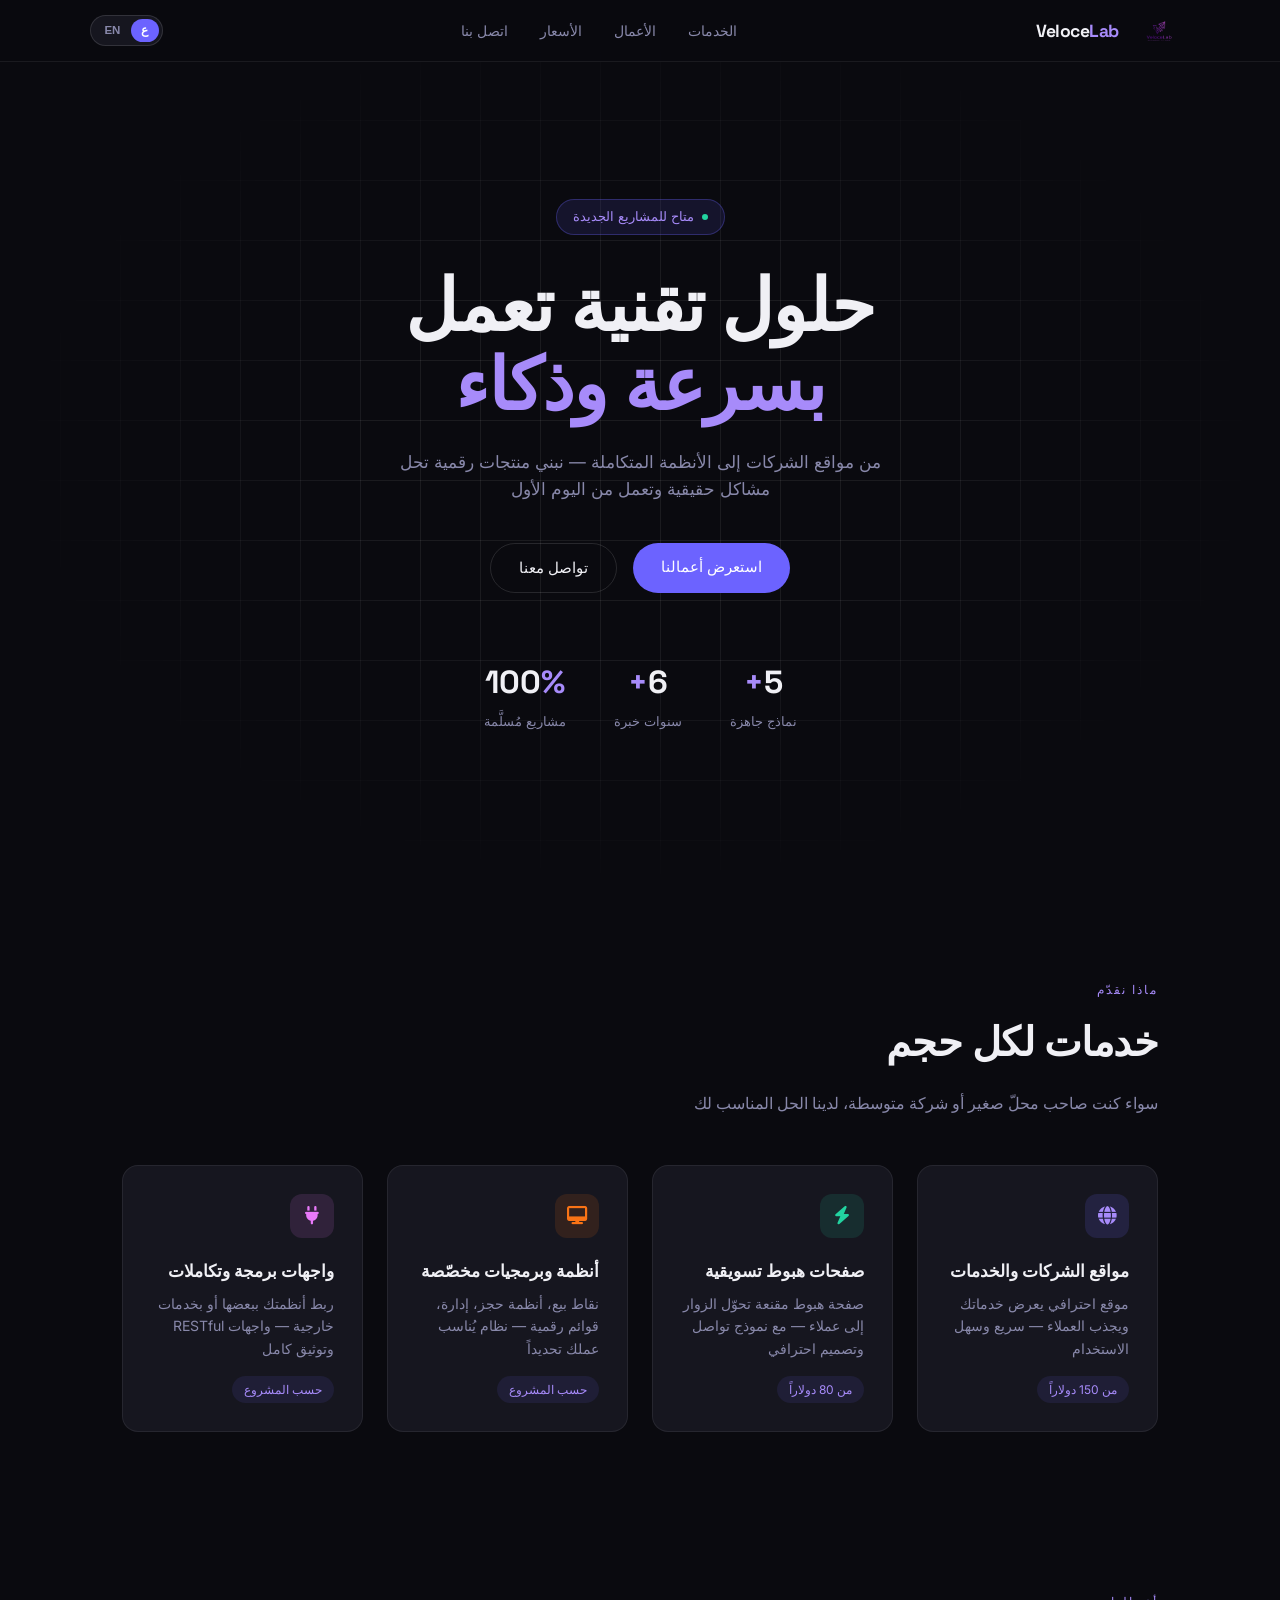
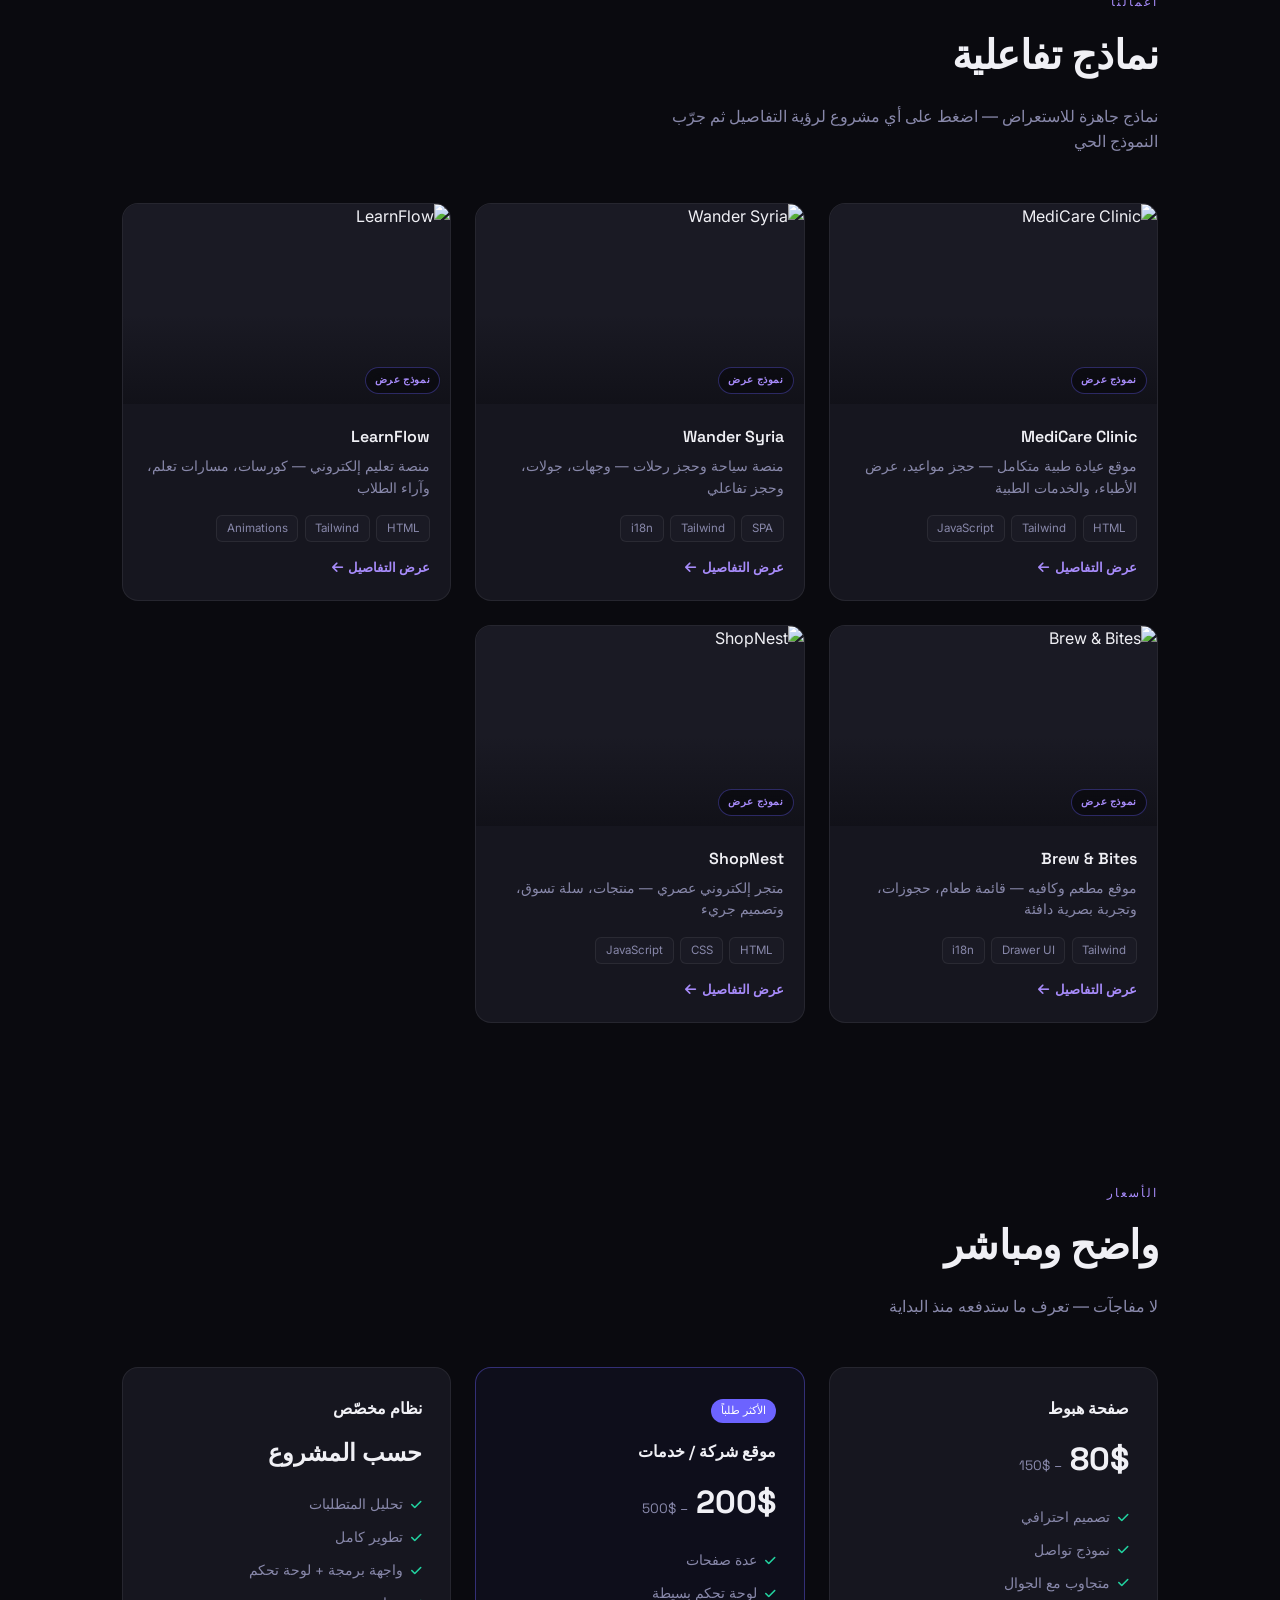
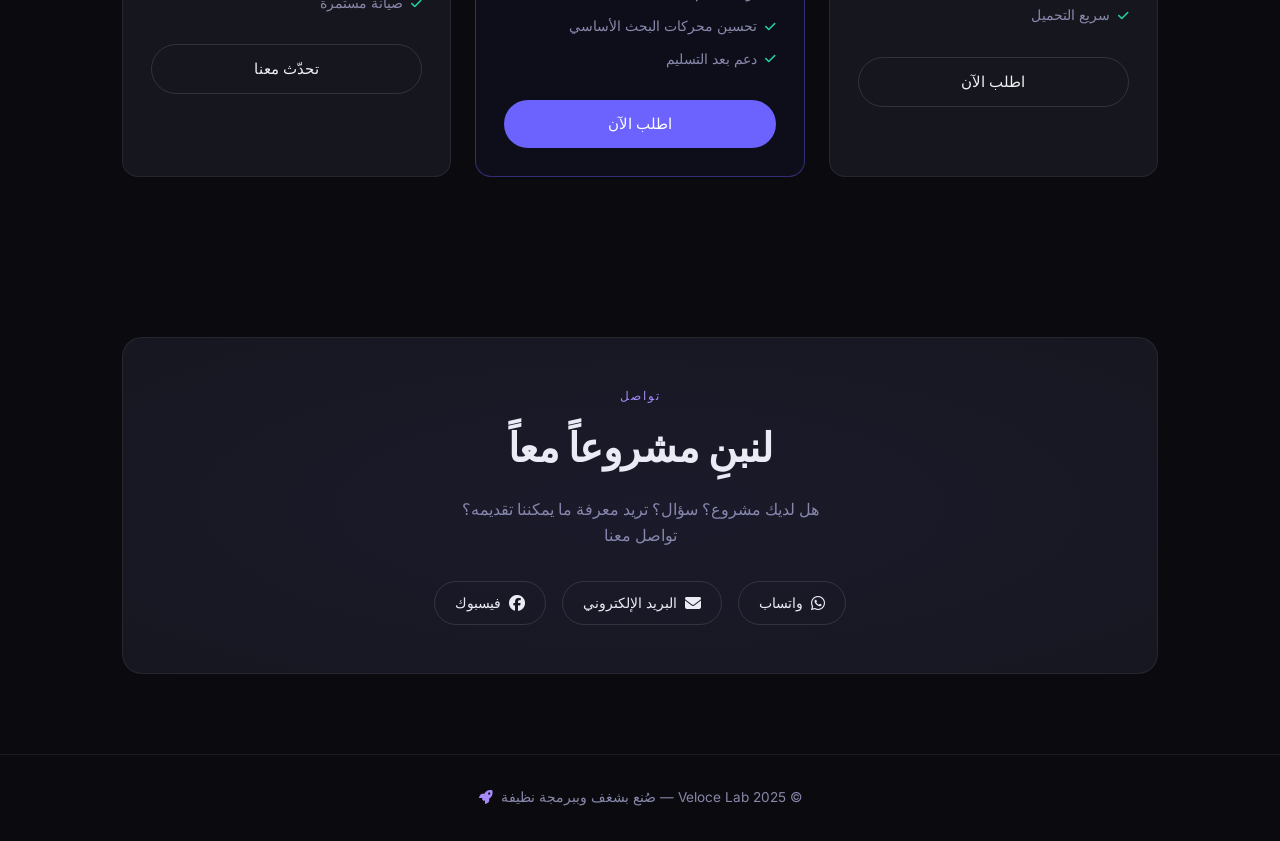
==== index.html @ bc4790b7 "upload files" ====
<!DOCTYPE html>
<html lang="ar" dir="rtl">
<head>
<meta charset="UTF-8">
<meta name="viewport" content="width=device-width, initial-scale=1.0">
<title>مختبر فيلوشي — حلول تقنية تعمل بسرعة وذكاء</title>
<meta name="description" content="Veloce Lab — معرض أعمال يضم نماذج تفاعلية لمواقع عيادات، سياحة، تعليم، مطاعم، ومتاجر إلكترونية.">
<meta property="og:title" content="Veloce Lab — Portfolio">
<meta property="og:description" content="نماذج تفاعلية جاهزة للاستعراض — مواقع وأنظمة ويب احترافية">
<meta property="og:image" content="logo.png">
<link rel="icon" href="logo.png" type="image/png">
<link rel="preconnect" href="https://fonts.googleapis.com">
<link href="https://fonts.googleapis.com/css2?family=Inter:wght@300;400;500;600&family=Space+Grotesk:wght@400;500;600;700&display=swap" rel="stylesheet">
<link rel="stylesheet" href="https://cdnjs.cloudflare.com/ajax/libs/font-awesome/6.5.1/css/all.min.css">
<style>
*{margin:0;padding:0;box-sizing:border-box}
:root{
  --bg:#0a0a0f;
  --bg2:#111118;
  --bg3:#1a1a24;
  --surface:#16161f;
  --border:rgba(255,255,255,0.07);
  --border2:rgba(255,255,255,0.12);
  --text:#f0f0f5;
  --muted:#8888aa;
  --accent:#6c63ff;
  --accent2:#a78bfa;
  --green:#22d3a0;
  --orange:#f97316;
  --pink:#e879f9;
}
html{scroll-behavior:smooth}
body{background:var(--bg);color:var(--text);font-family:'Inter',sans-serif;line-height:1.6;overflow-x:hidden}

/* NAV */
nav{position:fixed;top:0;left:0;right:0;z-index:100;padding:0.85rem 1.25rem;background:rgba(10,10,15,0.88);backdrop-filter:blur(20px);border-bottom:0.5px solid var(--border)}
.nav-inner{max-width:1100px;margin:0 auto;display:flex;align-items:center;justify-content:space-between;gap:1.5rem}
.logo-text{font-family:'Space Grotesk',sans-serif;font-size:1.1rem;font-weight:700;letter-spacing:-0.5px}
.logo-text span{color:var(--accent2)}
.logo-link{display:flex;align-items:center;gap:0.55rem;text-decoration:none;color:inherit;flex-shrink:0;z-index:102}
.logo-img{height:34px;width:auto;display:block}
.nav-menu{display:flex;align-items:center;flex:1;justify-content:center}
.nav-actions{display:flex;align-items:center;gap:0.65rem;z-index:102;flex-shrink:0}
.lang-toggle{display:inline-flex;align-items:center;gap:0;border:0.5px solid var(--border2);border-radius:999px;padding:3px;background:var(--surface);cursor:pointer;font-family:inherit}
.lang-opt{padding:0.35rem 0.65rem;border-radius:999px;font-size:0.72rem;font-weight:600;color:var(--muted);background:transparent;border:none;cursor:pointer;transition:all 0.25s;line-height:1}
.lang-opt.active{background:var(--accent);color:#fff}
.menu-toggle{display:none;flex-direction:column;justify-content:center;gap:5px;width:40px;height:40px;border:0.5px solid var(--border2);border-radius:12px;background:var(--surface);cursor:pointer;padding:0;transition:border-color 0.2s}
.menu-toggle:hover{border-color:var(--accent2)}
.menu-toggle .bar{display:block;width:18px;height:2px;background:var(--text);border-radius:2px;margin:0 auto;transition:all 0.3s ease}
.menu-toggle.open .bar:nth-child(1){transform:translateY(7px) rotate(45deg)}
.menu-toggle.open .bar:nth-child(2){opacity:0;transform:scaleX(0)}
.menu-toggle.open .bar:nth-child(3){transform:translateY(-7px) rotate(-45deg)}
.nav-links{display:flex;gap:2rem;list-style:none;align-items:center}
.nav-links a{color:var(--muted);text-decoration:none;font-size:0.9rem;transition:color 0.2s;white-space:nowrap}
.nav-links a:hover{color:var(--text)}
.nav-overlay{display:none;position:fixed;inset:0;background:rgba(0,0,0,0.5);backdrop-filter:blur(4px);z-index:99;opacity:0;transition:opacity 0.3s;pointer-events:none}
.nav-overlay.visible{opacity:1;pointer-events:auto}
body.menu-open{overflow:hidden}

@media(max-width:768px){
  nav{padding:0.75rem 1rem}
  .nav-inner{gap:0.75rem}
  .nav-menu{position:fixed;inset-inline:0;top:0;padding-top:4.5rem;padding-bottom:1.5rem;background:rgba(10,10,15,0.97);backdrop-filter:blur(24px);border-bottom:0.5px solid var(--border);transform:translateY(-110%);opacity:0;visibility:hidden;transition:transform 0.35s cubic-bezier(0.4,0,0.2,1),opacity 0.3s,visibility 0.3s;z-index:101;justify-content:center;flex:none}
  .nav-menu.open{transform:translateY(0);opacity:1;visibility:visible}
  .nav-links{flex-direction:column;gap:0;width:100%;max-width:320px;padding:0 1.5rem}
  .nav-links li{width:100%;border-bottom:0.5px solid var(--border)}
  .nav-links li:last-child{border-bottom:none}
  .nav-links a{display:block;padding:1rem 0.25rem;font-size:1.05rem;font-weight:500}
  .nav-overlay{display:block}
  .menu-toggle{display:flex}
}

/* HERO */
.hero{min-height:100vh;display:flex;flex-direction:column;align-items:center;justify-content:center;text-align:center;padding:6rem 2rem 4rem;position:relative;overflow:hidden}
.hero-tag{display:inline-flex;align-items:center;gap:0.5rem;background:rgba(108,99,255,0.12);border:0.5px solid rgba(108,99,255,0.3);border-radius:999px;padding:0.4rem 1rem;font-size:0.8rem;color:var(--accent2);margin-bottom:2rem;animation:fadeUp 0.8s ease both}
.dot{width:6px;height:6px;border-radius:50%;background:var(--green);animation:pulse 2s infinite;display:inline-block}
.hero h1{font-family:'Space Grotesk',sans-serif;font-size:clamp(2.5rem,6vw,4.5rem);font-weight:700;line-height:1.1;letter-spacing:-1px;animation:fadeUp 0.8s 0.1s ease both}
.hero h1 .line2{color:var(--accent2)}
.hero p{max-width:520px;color:var(--muted);font-size:1.05rem;margin:1.5rem auto 2.5rem;animation:fadeUp 0.8s 0.2s ease both}
.cta-group{display:flex;gap:1rem;justify-content:center;flex-wrap:wrap;animation:fadeUp 0.8s 0.3s ease both}
.btn-primary{background:var(--accent);color:#fff;padding:0.75rem 1.75rem;border-radius:999px;text-decoration:none;font-weight:500;font-size:0.95rem;transition:all 0.2s;border:none;cursor:pointer;display:inline-block}
.btn-primary:hover{background:var(--accent2);transform:translateY(-2px)}
.btn-ghost{background:transparent;color:var(--text);padding:0.75rem 1.75rem;border-radius:999px;text-decoration:none;font-weight:400;font-size:0.95rem;border:0.5px solid var(--border2);transition:all 0.2s;cursor:pointer;display:inline-block}
.btn-ghost:hover{border-color:var(--accent2);color:var(--accent2)}

/* GRID BG */
.grid-bg{position:absolute;inset:0;background-image:linear-gradient(var(--border) 1px,transparent 1px),linear-gradient(90deg,var(--border) 1px,transparent 1px);background-size:60px 60px;-webkit-mask-image:radial-gradient(ellipse at center,black 30%,transparent 70%);mask-image:radial-gradient(ellipse at center,black 30%,transparent 70%);pointer-events:none}

/* STATS */
.stats{display:flex;gap:3rem;justify-content:center;margin-top:4rem;animation:fadeUp 0.8s 0.4s ease both;flex-wrap:wrap}
.stat{text-align:center}
.stat-num{font-family:'Space Grotesk',sans-serif;font-size:2rem;font-weight:700;color:var(--text)}
.stat-num span{color:var(--accent2)}
.stat-label{font-size:0.8rem;color:var(--muted);margin-top:0.25rem}

/* SECTIONS */
section{padding:5rem 2rem;max-width:1100px;margin:0 auto}
.section-tag{font-size:0.75rem;color:var(--accent2);text-transform:uppercase;letter-spacing:2px;margin-bottom:0.75rem;font-weight:500}
.section-title{font-family:'Space Grotesk',sans-serif;font-size:clamp(1.8rem,4vw,2.5rem);font-weight:700;letter-spacing:-0.5px;margin-bottom:1rem}
.section-sub{color:var(--muted);max-width:500px;margin-bottom:3rem}

/* SERVICES */
.services-grid{display:grid;grid-template-columns:repeat(auto-fit,minmax(240px,1fr));gap:1.5rem}
.service-card{background:var(--surface);border:0.5px solid var(--border);border-radius:16px;padding:1.75rem;transition:all 0.3s;cursor:default;position:relative;overflow:hidden}
.service-card::before{content:'';position:absolute;inset:0;background:radial-gradient(circle at top right,rgba(108,99,255,0.06),transparent 60%);opacity:0;transition:opacity 0.3s}
.service-card:hover{border-color:var(--border2);transform:translateY(-4px)}
.service-card:hover::before{opacity:1}
.service-icon{width:44px;height:44px;border-radius:12px;display:flex;align-items:center;justify-content:center;margin-bottom:1.25rem;font-size:1.15rem}
.icon-purple{background:rgba(108,99,255,0.15);color:var(--accent2)}
.icon-green{background:rgba(34,211,160,0.12);color:var(--green)}
.icon-orange{background:rgba(249,115,22,0.12);color:var(--orange)}
.icon-pink{background:rgba(232,121,249,0.12);color:var(--pink)}
.service-card h3{font-family:'Space Grotesk',sans-serif;font-size:1.05rem;font-weight:600;margin-bottom:0.5rem}
.service-card p{font-size:0.88rem;color:var(--muted);line-height:1.6}
.service-tag{display:inline-block;margin-top:1rem;font-size:0.75rem;color:var(--accent2);background:rgba(108,99,255,0.1);border-radius:999px;padding:0.25rem 0.75rem}

/* PORTFOLIO */
.portfolio-grid{display:grid;grid-template-columns:repeat(auto-fit,minmax(300px,1fr));gap:1.5rem}
.project-card{background:var(--surface);border:0.5px solid var(--border);border-radius:16px;overflow:hidden;transition:all 0.3s;cursor:pointer;text-decoration:none;color:inherit;display:block}
.project-card:hover{border-color:var(--border2);transform:translateY(-4px)}
.demo-link{display:inline-flex;align-items:center;gap:0.35rem;margin-top:1rem;font-size:0.8rem;font-weight:600;color:var(--accent2);transition:gap 0.2s}
.project-card:hover .demo-link{gap:0.55rem}
html[dir="ltr"] .demo-link .fa-arrow-left{transform:scaleX(-1)}
.project-preview{height:200px;position:relative;overflow:hidden;background:var(--bg3)}
.preview-img{width:100%;height:100%;object-fit:cover;object-position:top center;transition:transform .45s ease}
.project-card:hover .preview-img{transform:scale(1.06)}
.preview-overlay{position:absolute;inset:0;background:linear-gradient(to top,rgba(10,10,15,.55),transparent 45%)}
.demo-badge-card{position:absolute;bottom:10px;inset-inline-start:10px;font-size:.65rem;font-weight:700;text-transform:uppercase;letter-spacing:.06em;padding:4px 9px;border-radius:999px;background:rgba(10,10,15,.75);border:0.5px solid rgba(108,99,255,.35);color:var(--accent2);backdrop-filter:blur(6px)}
.project-info{padding:1.25rem}
.project-info h3{font-family:'Space Grotesk',sans-serif;font-size:1rem;font-weight:600;margin-bottom:0.4rem}
.project-info p{font-size:0.85rem;color:var(--muted);margin-bottom:1rem}
.tech-tags{display:flex;flex-wrap:wrap;gap:0.4rem}
.tech-tag{font-size:0.72rem;background:var(--bg3);border:0.5px solid var(--border);border-radius:6px;padding:0.2rem 0.6rem;color:var(--muted)}

/* PRICING */
.pricing-grid{display:grid;grid-template-columns:repeat(auto-fit,minmax(240px,1fr));gap:1.5rem}
.price-card{background:var(--surface);border:0.5px solid var(--border);border-radius:16px;padding:1.75rem;transition:all 0.3s}
.price-card.featured{border-color:rgba(108,99,255,0.4);background:rgba(108,99,255,0.05)}
.price-badge{display:inline-block;background:var(--accent);color:#fff;font-size:0.7rem;padding:0.2rem 0.6rem;border-radius:999px;margin-bottom:1rem}
.price-name{font-family:'Space Grotesk',sans-serif;font-size:1rem;font-weight:600;margin-bottom:0.5rem}
.price-amount{font-family:'Space Grotesk',sans-serif;font-size:2rem;font-weight:700;margin:0.75rem 0}
.price-amount small{font-size:0.85rem;color:var(--muted);font-weight:400}
.price-features{list-style:none;margin:1rem 0 1.5rem}
.price-features li{font-size:0.85rem;color:var(--muted);padding:0.35rem 0;display:flex;align-items:center;gap:0.5rem}
.check{color:var(--green);font-size:0.75rem}

/* CONTACT */
.contact-wrap{background:var(--surface);border:0.5px solid var(--border);border-radius:20px;padding:3rem;text-align:center;position:relative;overflow:hidden}
.contact-wrap::before{content:'';position:absolute;top:-50%;left:-50%;width:200%;height:200%;background:radial-gradient(ellipse at center,rgba(108,99,255,0.05),transparent 60%);pointer-events:none}
.contact-links{display:flex;gap:1rem;justify-content:center;flex-wrap:wrap;margin-top:2rem}
.contact-link{display:flex;align-items:center;gap:0.5rem;padding:0.6rem 1.25rem;border:0.5px solid var(--border2);border-radius:999px;text-decoration:none;color:var(--text);font-size:0.9rem;transition:all 0.2s}
.contact-link:hover{border-color:var(--accent2);color:var(--accent2)}
.contact-link i{font-size:1rem}

/* FOOTER */
footer{border-top:0.5px solid var(--border);padding:2rem;text-align:center;color:var(--muted);font-size:0.85rem}
footer i{color:var(--accent2);margin-inline-start:0.25rem}

@media(prefers-reduced-motion:reduce){
  html{scroll-behavior:auto}
  .preview-img,.project-card:hover .preview-img,.btn-primary:hover,.btn-ghost:hover,.service-card:hover,.project-card:hover{transform:none;transition:none}
  .dot{animation:none}
}

/* ANIMATIONS */
@keyframes fadeUp{from{opacity:0;transform:translateY(24px)}to{opacity:1;transform:translateY(0)}}
@keyframes pulse{0%,100%{opacity:1;transform:scale(1)}50%{opacity:0.5;transform:scale(0.8)}}
@keyframes widthPulse{from{opacity:0.5}to{opacity:1}}
@keyframes float{0%,100%{transform:translateY(0)}50%{transform:translateY(-8px)}}

/* SCROLL REVEAL */
.reveal{opacity:0;transform:translateY(30px);transition:all 0.7s ease}
.reveal.visible{opacity:1;transform:translateY(0)}
</style>
</head>
<body>

<!-- NAV -->
<div class="nav-overlay" id="navOverlay"></div>
<nav>
  <div class="nav-inner">
    <a href="#" class="logo-link">
      <img src="logo.png" alt="Veloce Lab" class="logo-img">
      <span class="logo-text">Veloce<span>Lab</span></span>
    </a>
    <div class="nav-menu" id="navMenu">
      <ul class="nav-links">
        <li><a href="#services" data-i18n="nav.services">الخدمات</a></li>
        <li><a href="#portfolio" data-i18n="nav.portfolio">الأعمال</a></li>
        <li><a href="#pricing" data-i18n="nav.pricing">الأسعار</a></li>
        <li><a href="#contact" data-i18n="nav.contact">اتصل بنا</a></li>
      </ul>
    </div>
    <div class="nav-actions">
      <div class="lang-toggle" role="group" aria-label="Language">
        <button class="lang-opt active" data-lang="ar" type="button">ع</button>
        <button class="lang-opt" data-lang="en" type="button">EN</button>
      </div>
      <button class="menu-toggle" id="menuToggle" type="button" aria-label="القائمة" aria-expanded="false">
        <span class="bar"></span>
        <span class="bar"></span>
        <span class="bar"></span>
      </button>
    </div>
  </div>
</nav>

<!-- HERO -->
<div class="hero">
  <div class="grid-bg"></div>
  <div class="hero-tag"><span class="dot"></span> <span data-i18n="hero.tag">متاح للمشاريع الجديدة</span></div>
  <h1 data-i18n-html="hero.title">حلول تقنية تعمل<br><span class="line2">بسرعة وذكاء</span></h1>
  <p data-i18n="hero.subtitle">من مواقع الشركات إلى الأنظمة المتكاملة — نبني منتجات رقمية تحل مشاكل حقيقية وتعمل من اليوم الأول</p>
  <div class="cta-group">
    <a href="#portfolio" class="btn-primary" data-i18n="hero.cta1">استعرض أعمالنا</a>
    <a href="#contact" class="btn-ghost" data-i18n="hero.cta2">تواصل معنا</a>
  </div>
  <div class="stats">
    <div class="stat"><div class="stat-num">5<span>+</span></div><div class="stat-label" data-i18n="stats.systems">نماذج جاهزة</div></div>
    <div class="stat"><div class="stat-num">6<span>+</span></div><div class="stat-label" data-i18n="stats.experience">سنوات خبرة</div></div>
    <div class="stat"><div class="stat-num">100<span>%</span></div><div class="stat-label" data-i18n="stats.delivered">مشاريع مُسلَّمة</div></div>
  </div>
</div>

<!-- SERVICES -->
<section id="services">
  <div class="reveal">
    <div class="section-tag" data-i18n="services.tag">ماذا نقدّم</div>
    <h2 class="section-title" data-i18n="services.title">خدمات لكل حجم</h2>
    <p class="section-sub" data-i18n="services.sub">سواء كنت صاحب محلّ صغير أو شركة متوسطة، لدينا الحل المناسب لك</p>
  </div>
  <div class="services-grid reveal">
    <div class="service-card">
      <div class="service-icon icon-purple"><i class="fa-solid fa-globe"></i></div>
      <h3 data-i18n="services.s1.title">مواقع الشركات والخدمات</h3>
      <p data-i18n="services.s1.desc">موقع احترافي يعرض خدماتك ويجذب العملاء — سريع وسهل الاستخدام</p>
      <span class="service-tag" data-i18n="services.s1.price">من 150 دولاراً</span>
    </div>
    <div class="service-card">
      <div class="service-icon icon-green"><i class="fa-solid fa-bolt"></i></div>
      <h3 data-i18n="services.s2.title">صفحات هبوط تسويقية</h3>
      <p data-i18n="services.s2.desc">صفحة هبوط مقنعة تحوّل الزوار إلى عملاء — مع نموذج تواصل وتصميم احترافي</p>
      <span class="service-tag" data-i18n="services.s2.price">من 80 دولاراً</span>
    </div>
    <div class="service-card">
      <div class="service-icon icon-orange"><i class="fa-solid fa-desktop"></i></div>
      <h3 data-i18n="services.s3.title">أنظمة وبرمجيات مخصّصة</h3>
      <p data-i18n="services.s3.desc">نقاط بيع، أنظمة حجز، إدارة، قوائم رقمية — نظام يُناسب عملك تحديداً</p>
      <span class="service-tag" data-i18n="services.s3.price">حسب المشروع</span>
    </div>
    <div class="service-card">
      <div class="service-icon icon-pink"><i class="fa-solid fa-plug"></i></div>
      <h3 data-i18n="services.s4.title">واجهات برمجة وتكاملات</h3>
      <p data-i18n="services.s4.desc">ربط أنظمتك ببعضها أو بخدمات خارجية — واجهات RESTful وتوثيق كامل</p>
      <span class="service-tag" data-i18n="services.s4.price">حسب المشروع</span>
    </div>
  </div>
</section>

<!-- PORTFOLIO -->
<section id="portfolio">
  <div class="reveal">
    <div class="section-tag" data-i18n="portfolio.tag">أعمالنا</div>
    <h2 class="section-title" data-i18n="portfolio.title">نماذج تفاعلية</h2>
    <p class="section-sub" data-i18n="portfolio.sub">نماذج جاهزة للاستعراض — اضغط على أي مشروع لرؤية التفاصيل ثم جرّب النموذج الحي</p>
  </div>
  <div class="portfolio-grid reveal">

    <a href="projects/clinic.html" class="project-card">
      <div class="project-preview">
        <img src="assets/clinic.png" alt="MediCare Clinic" class="preview-img" loading="lazy">
        <div class="preview-overlay"></div>
        <span class="demo-badge-card" data-i18n="projects.badge">نموذج عرض</span>
      </div>
      <div class="project-info">
        <h3 data-i18n="projects.p1.title">MediCare Clinic</h3>
        <p data-i18n="projects.p1.desc">موقع عيادة طبية متكامل — حجز مواعيد، عرض الأطباء، والخدمات الطبية</p>
        <div class="tech-tags">
          <span class="tech-tag">HTML</span>
          <span class="tech-tag">Tailwind</span>
          <span class="tech-tag">JavaScript</span>
        </div>
        <span class="demo-link"><span data-i18n="projects.demo">عرض التفاصيل</span> <i class="fa-solid fa-arrow-left"></i></span>
      </div>
    </a>

    <a href="projects/travil.html" class="project-card">
      <div class="project-preview">
        <img src="assets/travel.png" alt="Wander Syria" class="preview-img" loading="lazy">
        <div class="preview-overlay"></div>
        <span class="demo-badge-card" data-i18n="projects.badge">نموذج عرض</span>
      </div>
      <div class="project-info">
        <h3 data-i18n="projects.p2.title">Wander Syria</h3>
        <p data-i18n="projects.p2.desc">منصة سياحة وحجز رحلات — وجهات، جولات، وحجز تفاعلي</p>
        <div class="tech-tags">
          <span class="tech-tag">SPA</span>
          <span class="tech-tag">Tailwind</span>
          <span class="tech-tag">i18n</span>
        </div>
        <span class="demo-link"><span data-i18n="projects.demo">عرض التفاصيل</span> <i class="fa-solid fa-arrow-left"></i></span>
      </div>
    </a>

    <a href="projects/educational.html" class="project-card">
      <div class="project-preview">
        <img src="assets/educational.png" alt="LearnFlow" class="preview-img" loading="lazy">
        <div class="preview-overlay"></div>
        <span class="demo-badge-card" data-i18n="projects.badge">نموذج عرض</span>
      </div>
      <div class="project-info">
        <h3 data-i18n="projects.p3.title">LearnFlow</h3>
        <p data-i18n="projects.p3.desc">منصة تعليم إلكتروني — كورسات، مسارات تعلم، وآراء الطلاب</p>
        <div class="tech-tags">
          <span class="tech-tag">HTML</span>
          <span class="tech-tag">Tailwind</span>
          <span class="tech-tag">Animations</span>
        </div>
        <span class="demo-link"><span data-i18n="projects.demo">عرض التفاصيل</span> <i class="fa-solid fa-arrow-left"></i></span>
      </div>
    </a>

    <a href="projects/brew-bites.html" class="project-card">
      <div class="project-preview">
        <img src="assets/Brew%20%26%20Bites.png" alt="Brew &amp; Bites" class="preview-img" loading="lazy">
        <div class="preview-overlay"></div>
        <span class="demo-badge-card" data-i18n="projects.badge">نموذج عرض</span>
      </div>
      <div class="project-info">
        <h3 data-i18n="projects.p4.title">Brew &amp; Bites</h3>
        <p data-i18n="projects.p4.desc">موقع مطعم وكافيه — قائمة طعام، حجوزات، وتجربة بصرية دافئة</p>
        <div class="tech-tags">
          <span class="tech-tag">Tailwind</span>
          <span class="tech-tag">Drawer UI</span>
          <span class="tech-tag">i18n</span>
        </div>
        <span class="demo-link"><span data-i18n="projects.demo">عرض التفاصيل</span> <i class="fa-solid fa-arrow-left"></i></span>
      </div>
    </a>

    <a href="projects/shopnest.html" class="project-card">
      <div class="project-preview">
        <img src="assets/store.png" alt="ShopNest" class="preview-img" loading="lazy">
        <div class="preview-overlay"></div>
        <span class="demo-badge-card" data-i18n="projects.badge">نموذج عرض</span>
      </div>
      <div class="project-info">
        <h3 data-i18n="projects.p5.title">ShopNest</h3>
        <p data-i18n="projects.p5.desc">متجر إلكتروني عصري — منتجات، سلة تسوق، وتصميم جريء</p>
        <div class="tech-tags">
          <span class="tech-tag">HTML</span>
          <span class="tech-tag">CSS</span>
          <span class="tech-tag">JavaScript</span>
        </div>
        <span class="demo-link"><span data-i18n="projects.demo">عرض التفاصيل</span> <i class="fa-solid fa-arrow-left"></i></span>
      </div>
    </a>

  </div>
</section>

<!-- PRICING -->
<section id="pricing">
  <div class="reveal">
    <div class="section-tag" data-i18n="pricing.tag">الأسعار</div>
    <h2 class="section-title" data-i18n="pricing.title">واضح ومباشر</h2>
    <p class="section-sub" data-i18n="pricing.sub">لا مفاجآت — تعرف ما ستدفعه منذ البداية</p>
  </div>
  <div class="pricing-grid reveal">
    <div class="price-card">
      <div class="price-name" data-i18n="pricing.p1.name">صفحة هبوط</div>
      <div class="price-amount">80$ <small>– 150$</small></div>
      <ul class="price-features">
        <li><i class="fa-solid fa-check check"></i> <span data-i18n="pricing.p1.f1">تصميم احترافي</span></li>
        <li><i class="fa-solid fa-check check"></i> <span data-i18n="pricing.p1.f2">نموذج تواصل</span></li>
        <li><i class="fa-solid fa-check check"></i> <span data-i18n="pricing.p1.f3">متجاوب مع الجوال</span></li>
        <li><i class="fa-solid fa-check check"></i> <span data-i18n="pricing.p1.f4">سريع التحميل</span></li>
      </ul>
      <a href="#contact" class="btn-ghost" style="display:block;text-align:center" data-i18n="pricing.order">اطلب الآن</a>
    </div>
    <div class="price-card featured">
      <div class="price-badge" data-i18n="pricing.popular">الأكثر طلباً</div>
      <div class="price-name" data-i18n="pricing.p2.name">موقع شركة / خدمات</div>
      <div class="price-amount">200$ <small>– 500$</small></div>
      <ul class="price-features">
        <li><i class="fa-solid fa-check check"></i> <span data-i18n="pricing.p2.f1">عدة صفحات</span></li>
        <li><i class="fa-solid fa-check check"></i> <span data-i18n="pricing.p2.f2">لوحة تحكم بسيطة</span></li>
        <li><i class="fa-solid fa-check check"></i> <span data-i18n="pricing.p2.f3">تحسين محركات البحث الأساسي</span></li>
        <li><i class="fa-solid fa-check check"></i> <span data-i18n="pricing.p2.f4">دعم بعد التسليم</span></li>
      </ul>
      <a href="#contact" class="btn-primary" style="display:block;text-align:center" data-i18n="pricing.order">اطلب الآن</a>
    </div>
    <div class="price-card">
      <div class="price-name" data-i18n="pricing.p3.name">نظام مخصّص</div>
      <div class="price-amount" style="font-size:1.5rem" data-i18n="pricing.p3.price">حسب المشروع</div>
      <ul class="price-features">
        <li><i class="fa-solid fa-check check"></i> <span data-i18n="pricing.p3.f1">تحليل المتطلبات</span></li>
        <li><i class="fa-solid fa-check check"></i> <span data-i18n="pricing.p3.f2">تطوير كامل</span></li>
        <li><i class="fa-solid fa-check check"></i> <span data-i18n="pricing.p3.f3">واجهة برمجة + لوحة تحكم</span></li>
        <li><i class="fa-solid fa-check check"></i> <span data-i18n="pricing.p3.f4">صيانة مستمرة</span></li>
      </ul>
      <a href="#contact" class="btn-ghost" style="display:block;text-align:center" data-i18n="pricing.talk">تحدّث معنا</a>
    </div>
  </div>
</section>

<!-- CONTACT -->
<section id="contact">
  <div class="contact-wrap reveal">
    <div class="section-tag" style="text-align:center" data-i18n="contact.tag">تواصل</div>
    <h2 class="section-title" style="text-align:center" data-i18n="contact.title">لنبنِ مشروعاً معاً</h2>
    <p style="color:var(--muted);text-align:center;max-width:400px;margin:0 auto" data-i18n="contact.sub">هل لديك مشروع؟ سؤال؟ تريد معرفة ما يمكننا تقديمه؟ تواصل معنا</p>
    <div class="contact-links">
      <a href="https://wa.me/963xxxxxxxxx" class="contact-link"><i class="fa-brands fa-whatsapp"></i> <span data-i18n="contact.whatsapp">واتساب</span></a>
      <a href="mailto:hello@velocelab.com" class="contact-link"><i class="fa-solid fa-envelope"></i> <span data-i18n="contact.email">البريد الإلكتروني</span></a>
      <a href="#" class="contact-link"><i class="fa-brands fa-facebook"></i> <span data-i18n="contact.facebook">فيسبوك</span></a>
    </div>
  </div>
</section>

<footer>
  <p data-i18n-html="footer.text">© 2025 Veloce Lab — صُنع بشغف وببرمجة نظيفة <i class="fa-solid fa-rocket"></i></p>
</footer>

<script>
const i18n = {
  ar: {
    pageTitle: 'مختبر فيلوشي — حلول تقنية تعمل بسرعة وذكاء',
    menuLabel: 'القائمة',
    'nav.services': 'الخدمات',
    'nav.portfolio': 'الأعمال',
    'nav.pricing': 'الأسعار',
    'nav.contact': 'اتصل بنا',
    'hero.tag': 'متاح للمشاريع الجديدة',
    'hero.title': 'حلول تقنية تعمل<br><span class="line2">بسرعة وذكاء</span>',
    'hero.subtitle': 'من مواقع الشركات إلى الأنظمة المتكاملة — نبني منتجات رقمية تحل مشاكل حقيقية وتعمل من اليوم الأول',
    'hero.cta1': 'استعرض أعمالنا',
    'hero.cta2': 'تواصل معنا',
    'stats.systems': 'نماذج جاهزة',
    'stats.experience': 'سنوات خبرة',
    'stats.delivered': 'مشاريع مُسلَّمة',
    'services.tag': 'ماذا نقدّم',
    'services.title': 'خدمات لكل حجم',
    'services.sub': 'سواء كنت صاحب محلّ صغير أو شركة متوسطة، لدينا الحل المناسب لك',
    'services.s1.title': 'مواقع الشركات والخدمات',
    'services.s1.desc': 'موقع احترافي يعرض خدماتك ويجذب العملاء — سريع وسهل الاستخدام',
    'services.s1.price': 'من 150 دولاراً',
    'services.s2.title': 'صفحات هبوط تسويقية',
    'services.s2.desc': 'صفحة هبوط مقنعة تحوّل الزوار إلى عملاء — مع نموذج تواصل وتصميم احترافي',
    'services.s2.price': 'من 80 دولاراً',
    'services.s3.title': 'أنظمة وبرمجيات مخصّصة',
    'services.s3.desc': 'نقاط بيع، أنظمة حجز، إدارة، قوائم رقمية — نظام يُناسب عملك تحديداً',
    'services.s3.price': 'حسب المشروع',
    'services.s4.title': 'واجهات برمجة وتكاملات',
    'services.s4.desc': 'ربط أنظمتك ببعضها أو بخدمات خارجية — واجهات RESTful وتوثيق كامل',
    'services.s4.price': 'حسب المشروع',
    'portfolio.tag': 'أعمالنا',
    'portfolio.title': 'نماذج تفاعلية',
    'portfolio.sub': 'نماذج جاهزة للاستعراض — اضغط على أي مشروع لرؤية التفاصيل ثم جرّب النموذج الحي',
    'projects.badge': 'نموذج عرض',
    'projects.demo': 'عرض التفاصيل',
    'projects.p1.title': 'MediCare Clinic',
    'projects.p1.desc': 'موقع عيادة طبية متكامل — حجز مواعيد، عرض الأطباء، والخدمات الطبية',
    'projects.p2.title': 'Wander Syria',
    'projects.p2.desc': 'منصة سياحة وحجز رحلات — وجهات، جولات، وحجز تفاعلي',
    'projects.p3.title': 'LearnFlow',
    'projects.p3.desc': 'منصة تعليم إلكتروني — كورسات، مسارات تعلم، وآراء الطلاب',
    'projects.p4.title': 'Brew & Bites',
    'projects.p4.desc': 'موقع مطعم وكافيه — قائمة طعام، حجوزات، وتجربة بصرية دافئة',
    'projects.p5.title': 'ShopNest',
    'projects.p5.desc': 'متجر إلكتروني عصري — منتجات، سلة تسوق، وتصميم جريء',
    'pricing.tag': 'الأسعار',
    'pricing.title': 'واضح ومباشر',
    'pricing.sub': 'لا مفاجآت — تعرف ما ستدفعه منذ البداية',
    'pricing.p1.name': 'صفحة هبوط',
    'pricing.p1.f1': 'تصميم احترافي',
    'pricing.p1.f2': 'نموذج تواصل',
    'pricing.p1.f3': 'متجاوب مع الجوال',
    'pricing.p1.f4': 'سريع التحميل',
    'pricing.popular': 'الأكثر طلباً',
    'pricing.p2.name': 'موقع شركة / خدمات',
    'pricing.p2.f1': 'عدة صفحات',
    'pricing.p2.f2': 'لوحة تحكم بسيطة',
    'pricing.p2.f3': 'تحسين محركات البحث الأساسي',
    'pricing.p2.f4': 'دعم بعد التسليم',
    'pricing.p3.name': 'نظام مخصّص',
    'pricing.p3.price': 'حسب المشروع',
    'pricing.p3.f1': 'تحليل المتطلبات',
    'pricing.p3.f2': 'تطوير كامل',
    'pricing.p3.f3': 'واجهة برمجة + لوحة تحكم',
    'pricing.p3.f4': 'صيانة مستمرة',
    'pricing.order': 'اطلب الآن',
    'pricing.talk': 'تحدّث معنا',
    'contact.tag': 'تواصل',
    'contact.title': 'لنبنِ مشروعاً معاً',
    'contact.sub': 'هل لديك مشروع؟ سؤال؟ تريد معرفة ما يمكننا تقديمه؟ تواصل معنا',
    'contact.whatsapp': 'واتساب',
    'contact.email': 'البريد الإلكتروني',
    'contact.facebook': 'فيسبوك',
    'footer.text': '© 2025 Veloce Lab — صُنع بشغف وببرمجة نظيفة <i class="fa-solid fa-rocket"></i>'
  },
  en: {
    pageTitle: 'Veloce Lab — Fast, Smart Tech Solutions',
    menuLabel: 'Menu',
    'nav.services': 'Services',
    'nav.portfolio': 'Portfolio',
    'nav.pricing': 'Pricing',
    'nav.contact': 'Contact',
    'hero.tag': 'Available for new projects',
    'hero.title': 'Tech solutions that work<br><span class="line2">fast and smart</span>',
    'hero.subtitle': 'From corporate websites to integrated systems — we build digital products that solve real problems and work from day one',
    'hero.cta1': 'View our work',
    'hero.cta2': 'Get in touch',
    'stats.systems': 'Ready demos',
    'stats.experience': 'Years of experience',
    'stats.delivered': 'Projects delivered',
    'services.tag': 'What we offer',
    'services.title': 'Services for every scale',
    'services.sub': 'Whether you run a small shop or a mid-size company, we have the right solution for you',
    'services.s1.title': 'Corporate & service websites',
    'services.s1.desc': 'A professional site that showcases your services and attracts clients — fast and easy to use',
    'services.s1.price': 'From $150',
    'services.s2.title': 'Marketing landing pages',
    'services.s2.desc': 'A compelling landing page that turns visitors into customers — with a contact form and polished design',
    'services.s2.price': 'From $80',
    'services.s3.title': 'Custom systems & software',
    'services.s3.desc': 'POS, booking systems, management, digital menus — a system tailored to your business',
    'services.s3.price': 'Project-based',
    'services.s4.title': 'APIs & integrations',
    'services.s4.desc': 'Connect your systems together or with external services — RESTful APIs and full documentation',
    'services.s4.price': 'Project-based',
    'portfolio.tag': 'Our work',
    'portfolio.title': 'Interactive Demos',
    'portfolio.sub': 'Ready-to-explore demos — click any project for details, then try the live version',
    'projects.badge': 'Portfolio Demo',
    'projects.demo': 'View Details',
    'projects.p1.title': 'MediCare Clinic',
    'projects.p1.desc': 'Full medical clinic website — appointments, doctors, and healthcare services',
    'projects.p2.title': 'Wander Syria',
    'projects.p2.desc': 'Travel and booking platform — destinations, tours, and interactive booking',
    'projects.p3.title': 'LearnFlow',
    'projects.p3.desc': 'E-learning platform — courses, learning paths, and student testimonials',
    'projects.p4.title': 'Brew & Bites',
    'projects.p4.desc': 'Restaurant and café website — menu, reservations, and warm visual experience',
    'projects.p5.title': 'ShopNest',
    'projects.p5.desc': 'Modern e-commerce store — products, shopping cart, and bold design',
    'pricing.tag': 'Pricing',
    'pricing.title': 'Clear and straightforward',
    'pricing.sub': 'No surprises — you know what you pay from the start',
    'pricing.p1.name': 'Landing page',
    'pricing.p1.f1': 'Professional design',
    'pricing.p1.f2': 'Contact form',
    'pricing.p1.f3': 'Mobile responsive',
    'pricing.p1.f4': 'Fast loading',
    'pricing.popular': 'Most popular',
    'pricing.p2.name': 'Company / services website',
    'pricing.p2.f1': 'Multiple pages',
    'pricing.p2.f2': 'Simple admin panel',
    'pricing.p2.f3': 'Basic SEO',
    'pricing.p2.f4': 'Post-delivery support',
    'pricing.p3.name': 'Custom system',
    'pricing.p3.price': 'Project-based',
    'pricing.p3.f1': 'Requirements analysis',
    'pricing.p3.f2': 'Full development',
    'pricing.p3.f3': 'API + dashboard',
    'pricing.p3.f4': 'Ongoing maintenance',
    'pricing.order': 'Order now',
    'pricing.talk': 'Talk to us',
    'contact.tag': 'Contact',
    'contact.title': "Let's build something together",
    'contact.sub': 'Have a project? A question? Want to know what we can do? Get in touch',
    'contact.whatsapp': 'WhatsApp',
    'contact.email': 'Email',
    'contact.facebook': 'Facebook',
    'footer.text': '© 2025 Veloce Lab — Built with passion and clean code <i class="fa-solid fa-rocket"></i>'
  }
};

let currentLang = localStorage.getItem('veloce-lang') || 'ar';

function setLang(lang) {
  currentLang = lang;
  localStorage.setItem('veloce-lang', lang);
  const t = i18n[lang];
  document.documentElement.lang = lang;
  document.documentElement.dir = lang === 'ar' ? 'rtl' : 'ltr';
  document.title = t.pageTitle;
  document.querySelectorAll('[data-i18n]').forEach(el => {
    el.textContent = t[el.dataset.i18n];
  });
  document.querySelectorAll('[data-i18n-html]').forEach(el => {
    el.innerHTML = t[el.dataset.i18nHtml];
  });
  document.querySelectorAll('.lang-opt').forEach(btn => {
    btn.classList.toggle('active', btn.dataset.lang === lang);
  });
  document.getElementById('menuToggle').setAttribute('aria-label', t.menuLabel);
}

document.querySelectorAll('.lang-opt').forEach(btn => {
  btn.addEventListener('click', () => setLang(btn.dataset.lang));
});

const menuToggle = document.getElementById('menuToggle');
const navMenu = document.getElementById('navMenu');
const navOverlay = document.getElementById('navOverlay');

function closeMenu() {
  menuToggle.classList.remove('open');
  navMenu.classList.remove('open');
  navOverlay.classList.remove('visible');
  document.body.classList.remove('menu-open');
  menuToggle.setAttribute('aria-expanded', 'false');
}

function openMenu() {
  menuToggle.classList.add('open');
  navMenu.classList.add('open');
  navOverlay.classList.add('visible');
  document.body.classList.add('menu-open');
  menuToggle.setAttribute('aria-expanded', 'true');
}

menuToggle.addEventListener('click', () => {
  navMenu.classList.contains('open') ? closeMenu() : openMenu();
});
navOverlay.addEventListener('click', closeMenu);
navMenu.querySelectorAll('a').forEach(link => link.addEventListener('click', closeMenu));
window.addEventListener('resize', () => { if (window.innerWidth > 768) closeMenu(); });

const reveals = document.querySelectorAll('.reveal');
const observer = new IntersectionObserver((entries) => {
  entries.forEach((entry, i) => {
    if (entry.isIntersecting) {
      setTimeout(() => entry.target.classList.add('visible'), i * 100);
    }
  });
}, {threshold: 0.1});
reveals.forEach(el => observer.observe(el));

setLang(currentLang);
</script>

</body>
</html>
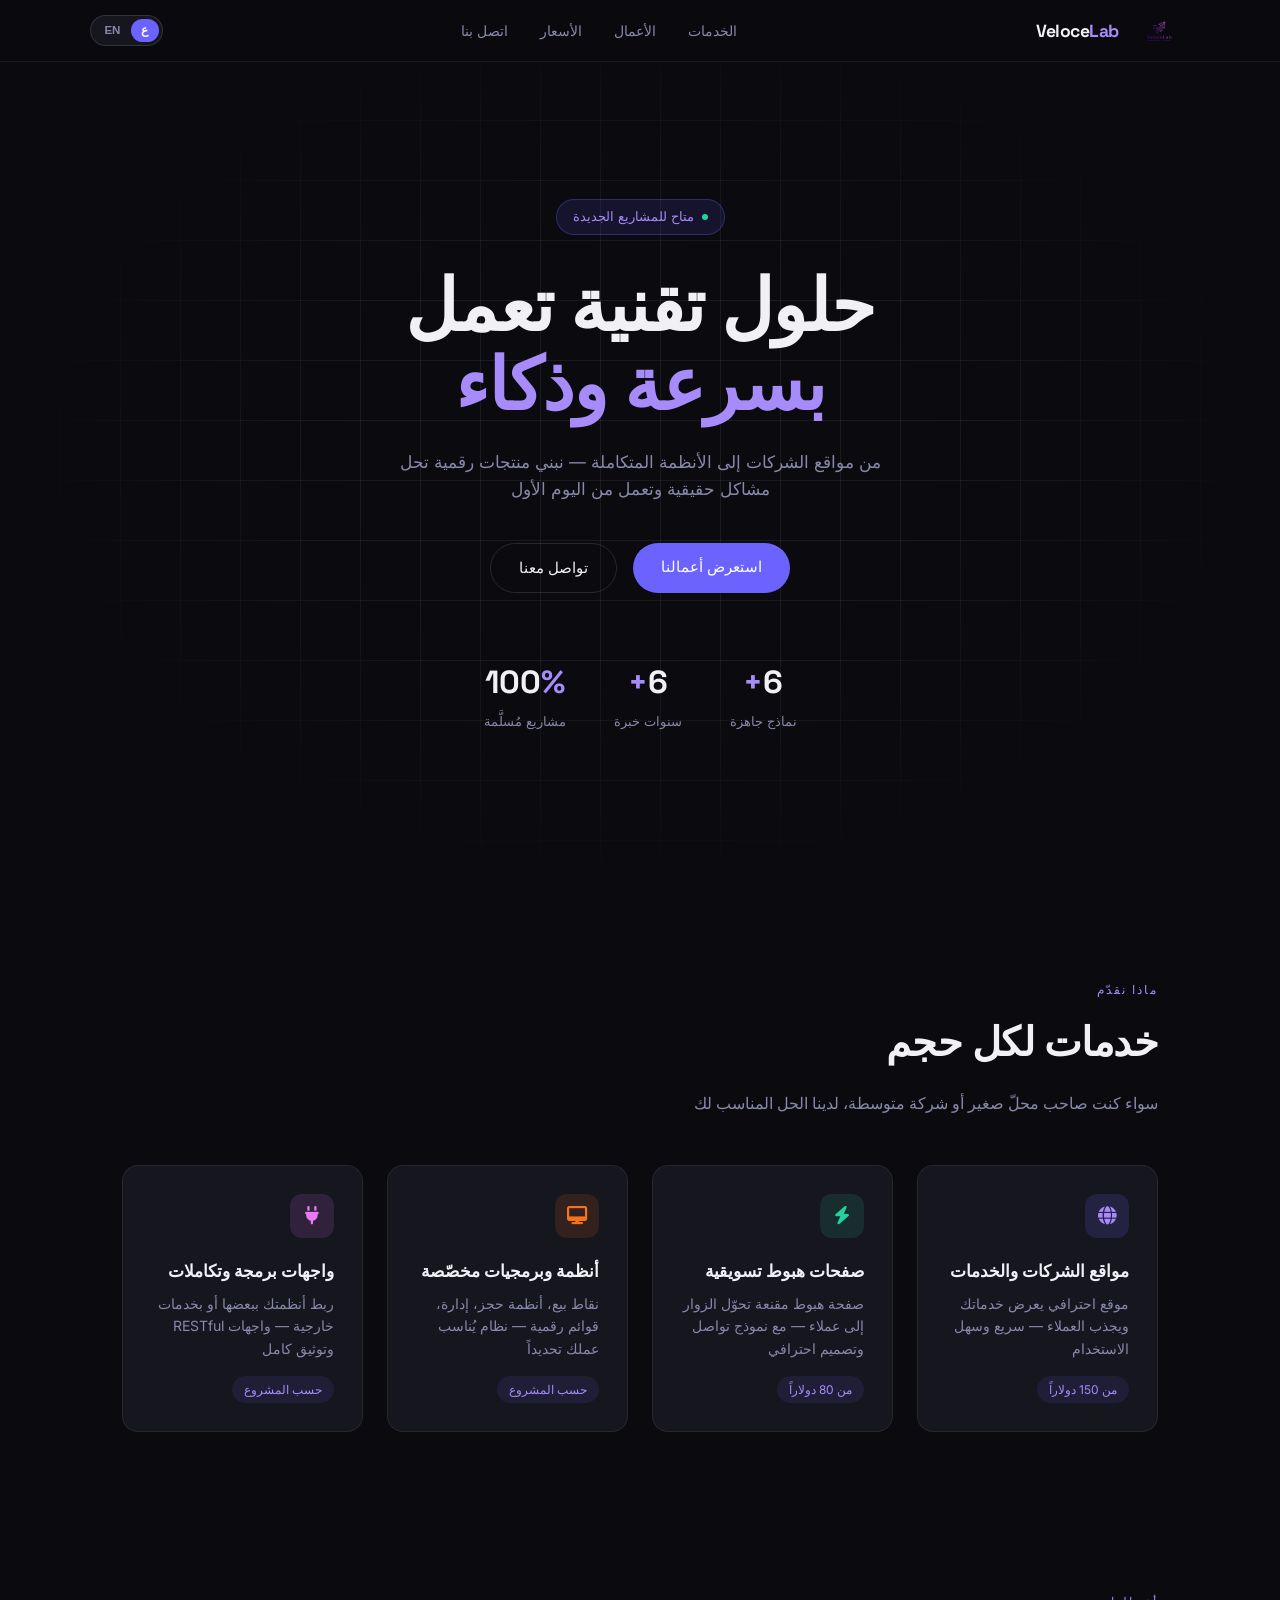
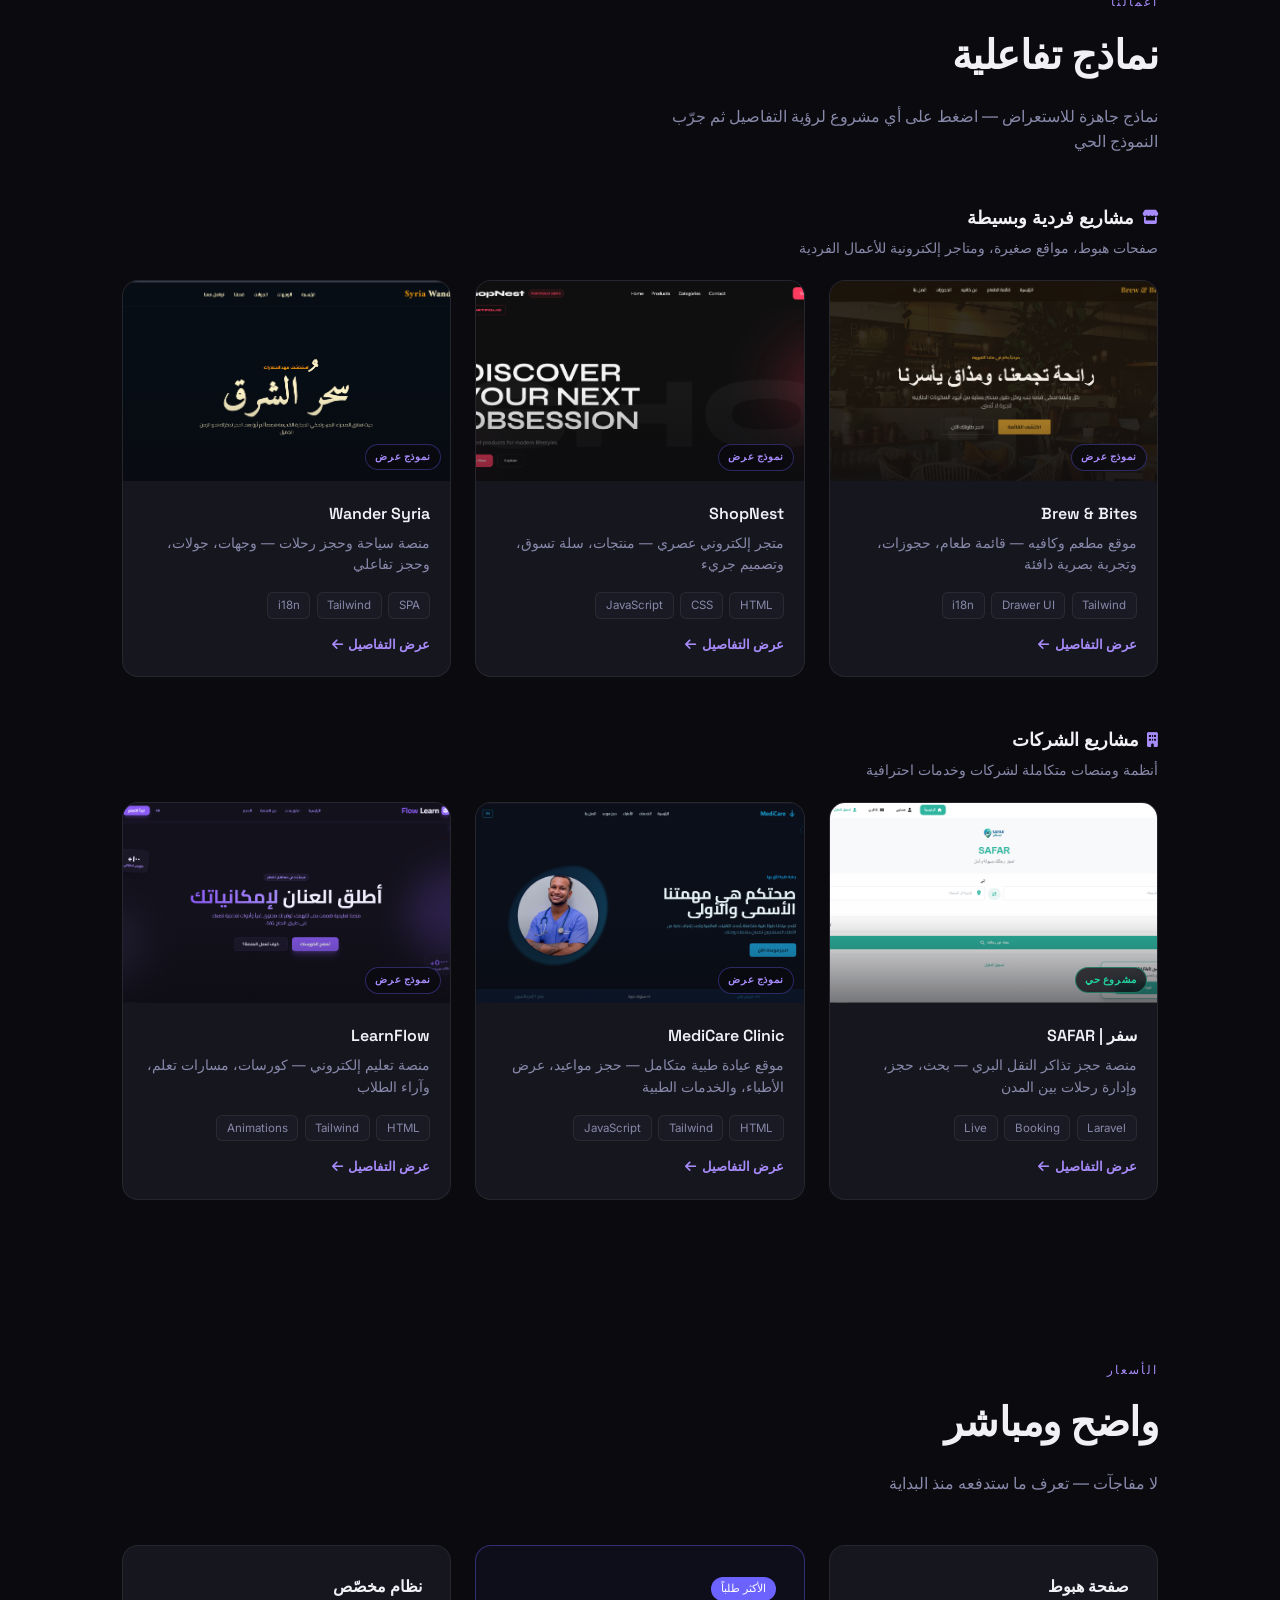
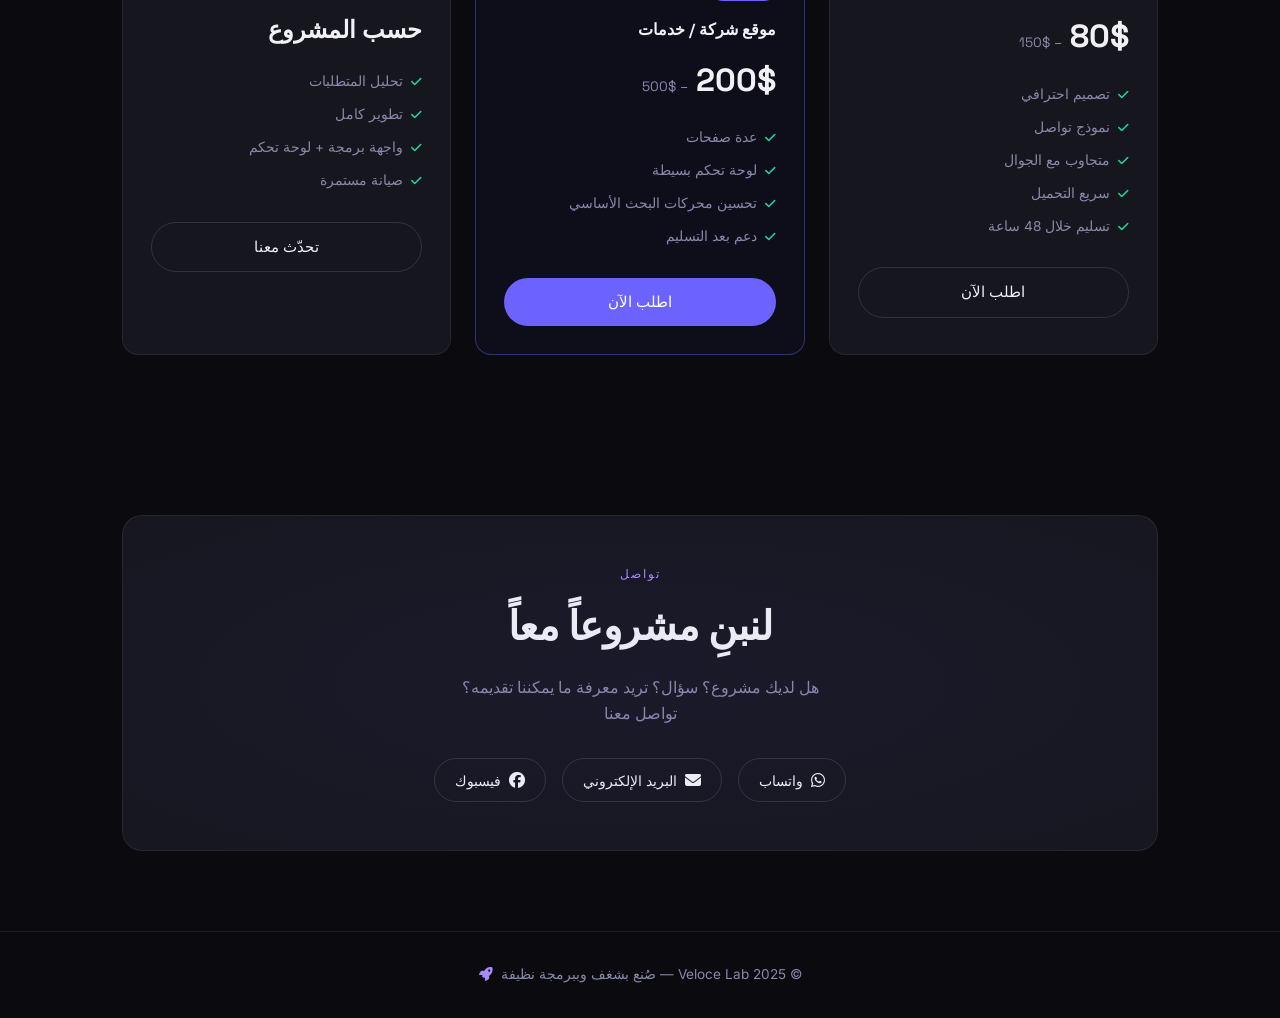
==== commit a63c58c1: "general update for preformance" ====
--- a/index.html
+++ b/index.html
@@ -126,6 +126,12 @@
 .project-card:hover .preview-img{transform:scale(1.06)}
 .preview-overlay{position:absolute;inset:0;background:linear-gradient(to top,rgba(10,10,15,.55),transparent 45%)}
 .demo-badge-card{position:absolute;bottom:10px;inset-inline-start:10px;font-size:.65rem;font-weight:700;text-transform:uppercase;letter-spacing:.06em;padding:4px 9px;border-radius:999px;background:rgba(10,10,15,.75);border:0.5px solid rgba(108,99,255,.35);color:var(--accent2);backdrop-filter:blur(6px)}
+.demo-badge-card.live{border-color:rgba(34,211,160,.45);color:var(--green)}
+.portfolio-category{margin-bottom:3rem}
+.portfolio-category:last-child{margin-bottom:0}
+.portfolio-cat-title{font-family:'Space Grotesk',sans-serif;font-size:1.15rem;font-weight:600;margin-bottom:0.35rem;display:flex;align-items:center;gap:0.5rem}
+.portfolio-cat-title i{font-size:0.9rem;color:var(--accent2)}
+.portfolio-cat-sub{font-size:0.85rem;color:var(--muted);margin-bottom:1.25rem}
 .project-info{padding:1.25rem}
 .project-info h3{font-family:'Space Grotesk',sans-serif;font-size:1rem;font-weight:600;margin-bottom:0.4rem}
 .project-info p{font-size:0.85rem;color:var(--muted);margin-bottom:1rem}
@@ -216,7 +222,7 @@
     <a href="#contact" class="btn-ghost" data-i18n="hero.cta2">تواصل معنا</a>
   </div>
   <div class="stats">
-    <div class="stat"><div class="stat-num">5<span>+</span></div><div class="stat-label" data-i18n="stats.systems">نماذج جاهزة</div></div>
+    <div class="stat"><div class="stat-num">6<span>+</span></div><div class="stat-label" data-i18n="stats.systems">نماذج جاهزة</div></div>
     <div class="stat"><div class="stat-num">6<span>+</span></div><div class="stat-label" data-i18n="stats.experience">سنوات خبرة</div></div>
     <div class="stat"><div class="stat-num">100<span>%</span></div><div class="stat-label" data-i18n="stats.delivered">مشاريع مُسلَّمة</div></div>
   </div>
@@ -264,98 +270,128 @@
     <h2 class="section-title" data-i18n="portfolio.title">نماذج تفاعلية</h2>
     <p class="section-sub" data-i18n="portfolio.sub">نماذج جاهزة للاستعراض — اضغط على أي مشروع لرؤية التفاصيل ثم جرّب النموذج الحي</p>
   </div>
-  <div class="portfolio-grid reveal">
-
-    <a href="projects/clinic.html" class="project-card">
-      <div class="project-preview">
-        <img src="assets/clinic.png" alt="MediCare Clinic" class="preview-img" loading="lazy">
-        <div class="preview-overlay"></div>
-        <span class="demo-badge-card" data-i18n="projects.badge">نموذج عرض</span>
-      </div>
-      <div class="project-info">
-        <h3 data-i18n="projects.p1.title">MediCare Clinic</h3>
-        <p data-i18n="projects.p1.desc">موقع عيادة طبية متكامل — حجز مواعيد، عرض الأطباء، والخدمات الطبية</p>
-        <div class="tech-tags">
-          <span class="tech-tag">HTML</span>
-          <span class="tech-tag">Tailwind</span>
-          <span class="tech-tag">JavaScript</span>
-        </div>
-        <span class="demo-link"><span data-i18n="projects.demo">عرض التفاصيل</span> <i class="fa-solid fa-arrow-left"></i></span>
-      </div>
-    </a>
-
-    <a href="projects/travil.html" class="project-card">
-      <div class="project-preview">
-        <img src="assets/travel.png" alt="Wander Syria" class="preview-img" loading="lazy">
-        <div class="preview-overlay"></div>
-        <span class="demo-badge-card" data-i18n="projects.badge">نموذج عرض</span>
-      </div>
-      <div class="project-info">
-        <h3 data-i18n="projects.p2.title">Wander Syria</h3>
-        <p data-i18n="projects.p2.desc">منصة سياحة وحجز رحلات — وجهات، جولات، وحجز تفاعلي</p>
-        <div class="tech-tags">
-          <span class="tech-tag">SPA</span>
-          <span class="tech-tag">Tailwind</span>
-          <span class="tech-tag">i18n</span>
-        </div>
-        <span class="demo-link"><span data-i18n="projects.demo">عرض التفاصيل</span> <i class="fa-solid fa-arrow-left"></i></span>
-      </div>
-    </a>
-
-    <a href="projects/educational.html" class="project-card">
-      <div class="project-preview">
-        <img src="assets/educational.png" alt="LearnFlow" class="preview-img" loading="lazy">
-        <div class="preview-overlay"></div>
-        <span class="demo-badge-card" data-i18n="projects.badge">نموذج عرض</span>
-      </div>
-      <div class="project-info">
-        <h3 data-i18n="projects.p3.title">LearnFlow</h3>
-        <p data-i18n="projects.p3.desc">منصة تعليم إلكتروني — كورسات، مسارات تعلم، وآراء الطلاب</p>
-        <div class="tech-tags">
-          <span class="tech-tag">HTML</span>
-          <span class="tech-tag">Tailwind</span>
-          <span class="tech-tag">Animations</span>
-        </div>
-        <span class="demo-link"><span data-i18n="projects.demo">عرض التفاصيل</span> <i class="fa-solid fa-arrow-left"></i></span>
-      </div>
-    </a>
-
-    <a href="projects/brew-bites.html" class="project-card">
-      <div class="project-preview">
-        <img src="assets/Brew%20%26%20Bites.png" alt="Brew &amp; Bites" class="preview-img" loading="lazy">
-        <div class="preview-overlay"></div>
-        <span class="demo-badge-card" data-i18n="projects.badge">نموذج عرض</span>
-      </div>
-      <div class="project-info">
-        <h3 data-i18n="projects.p4.title">Brew &amp; Bites</h3>
-        <p data-i18n="projects.p4.desc">موقع مطعم وكافيه — قائمة طعام، حجوزات، وتجربة بصرية دافئة</p>
-        <div class="tech-tags">
-          <span class="tech-tag">Tailwind</span>
-          <span class="tech-tag">Drawer UI</span>
-          <span class="tech-tag">i18n</span>
-        </div>
-        <span class="demo-link"><span data-i18n="projects.demo">عرض التفاصيل</span> <i class="fa-solid fa-arrow-left"></i></span>
-      </div>
-    </a>
-
-    <a href="projects/shopnest.html" class="project-card">
-      <div class="project-preview">
-        <img src="assets/store.png" alt="ShopNest" class="preview-img" loading="lazy">
-        <div class="preview-overlay"></div>
-        <span class="demo-badge-card" data-i18n="projects.badge">نموذج عرض</span>
-      </div>
-      <div class="project-info">
-        <h3 data-i18n="projects.p5.title">ShopNest</h3>
-        <p data-i18n="projects.p5.desc">متجر إلكتروني عصري — منتجات، سلة تسوق، وتصميم جريء</p>
-        <div class="tech-tags">
-          <span class="tech-tag">HTML</span>
-          <span class="tech-tag">CSS</span>
-          <span class="tech-tag">JavaScript</span>
-        </div>
-        <span class="demo-link"><span data-i18n="projects.demo">عرض التفاصيل</span> <i class="fa-solid fa-arrow-left"></i></span>
-      </div>
-    </a>
-
+  <div class="portfolio-category reveal">
+    <h3 class="portfolio-cat-title"><i class="fa-solid fa-store"></i> <span data-i18n="portfolio.simple.title">مشاريع فردية وبسيطة</span></h3>
+    <p class="portfolio-cat-sub" data-i18n="portfolio.simple.sub">صفحات هبوط، مواقع صغيرة، ومتاجر إلكترونية للأعمال الفردية</p>
+    <div class="portfolio-grid">
+
+      <a href="projects/brew-bites.html" class="project-card">
+        <div class="project-preview">
+          <img src="assets/Brew%20%26%20Bites.png" alt="Brew &amp; Bites" class="preview-img" loading="lazy">
+          <div class="preview-overlay"></div>
+          <span class="demo-badge-card" data-i18n="projects.badge">نموذج عرض</span>
+        </div>
+        <div class="project-info">
+          <h3 data-i18n="projects.p4.title">Brew &amp; Bites</h3>
+          <p data-i18n="projects.p4.desc">موقع مطعم وكافيه — قائمة طعام، حجوزات، وتجربة بصرية دافئة</p>
+          <div class="tech-tags">
+            <span class="tech-tag">Tailwind</span>
+            <span class="tech-tag">Drawer UI</span>
+            <span class="tech-tag">i18n</span>
+          </div>
+          <span class="demo-link"><span data-i18n="projects.demo">عرض التفاصيل</span> <i class="fa-solid fa-arrow-left"></i></span>
+        </div>
+      </a>
+
+      <a href="projects/shopnest.html" class="project-card">
+        <div class="project-preview">
+          <img src="assets/store.png" alt="ShopNest" class="preview-img" loading="lazy">
+          <div class="preview-overlay"></div>
+          <span class="demo-badge-card" data-i18n="projects.badge">نموذج عرض</span>
+        </div>
+        <div class="project-info">
+          <h3 data-i18n="projects.p5.title">ShopNest</h3>
+          <p data-i18n="projects.p5.desc">متجر إلكتروني عصري — منتجات، سلة تسوق، وتصميم جريء</p>
+          <div class="tech-tags">
+            <span class="tech-tag">HTML</span>
+            <span class="tech-tag">CSS</span>
+            <span class="tech-tag">JavaScript</span>
+          </div>
+          <span class="demo-link"><span data-i18n="projects.demo">عرض التفاصيل</span> <i class="fa-solid fa-arrow-left"></i></span>
+        </div>
+      </a>
+
+      <a href="projects/travil.html" class="project-card">
+        <div class="project-preview">
+          <img src="assets/travel.png" alt="Wander Syria" class="preview-img" loading="lazy">
+          <div class="preview-overlay"></div>
+          <span class="demo-badge-card" data-i18n="projects.badge">نموذج عرض</span>
+        </div>
+        <div class="project-info">
+          <h3 data-i18n="projects.p2.title">Wander Syria</h3>
+          <p data-i18n="projects.p2.desc">منصة سياحة وحجز رحلات — وجهات، جولات، وحجز تفاعلي</p>
+          <div class="tech-tags">
+            <span class="tech-tag">SPA</span>
+            <span class="tech-tag">Tailwind</span>
+            <span class="tech-tag">i18n</span>
+          </div>
+          <span class="demo-link"><span data-i18n="projects.demo">عرض التفاصيل</span> <i class="fa-solid fa-arrow-left"></i></span>
+        </div>
+      </a>
+
+    </div>
+  </div>
+
+  <div class="portfolio-category reveal">
+    <h3 class="portfolio-cat-title"><i class="fa-solid fa-building"></i> <span data-i18n="portfolio.enterprise.title">مشاريع الشركات</span></h3>
+    <p class="portfolio-cat-sub" data-i18n="portfolio.enterprise.sub">أنظمة ومنصات متكاملة لشركات وخدمات احترافية</p>
+    <div class="portfolio-grid">
+
+      <a href="projects/safar.html" class="project-card">
+        <div class="project-preview">
+          <img src="assets/safar.png" alt="SAFAR" class="preview-img" loading="lazy">
+          <div class="preview-overlay"></div>
+          <span class="demo-badge-card live" data-i18n="projects.badge.live">مشروع حي</span>
+        </div>
+        <div class="project-info">
+          <h3 data-i18n="projects.p6.title">سفر | SAFAR</h3>
+          <p data-i18n="projects.p6.desc">منصة حجز تذاكر النقل البري — بحث، حجز، وإدارة رحلات بين المدن</p>
+          <div class="tech-tags">
+            <span class="tech-tag">Laravel</span>
+            <span class="tech-tag">Booking</span>
+            <span class="tech-tag">Live</span>
+          </div>
+          <span class="demo-link"><span data-i18n="projects.demo">عرض التفاصيل</span> <i class="fa-solid fa-arrow-left"></i></span>
+        </div>
+      </a>
+
+      <a href="projects/clinic.html" class="project-card">
+        <div class="project-preview">
+          <img src="assets/clinic.png" alt="MediCare Clinic" class="preview-img" loading="lazy">
+          <div class="preview-overlay"></div>
+          <span class="demo-badge-card" data-i18n="projects.badge">نموذج عرض</span>
+        </div>
+        <div class="project-info">
+          <h3 data-i18n="projects.p1.title">MediCare Clinic</h3>
+          <p data-i18n="projects.p1.desc">موقع عيادة طبية متكامل — حجز مواعيد، عرض الأطباء، والخدمات الطبية</p>
+          <div class="tech-tags">
+            <span class="tech-tag">HTML</span>
+            <span class="tech-tag">Tailwind</span>
+            <span class="tech-tag">JavaScript</span>
+          </div>
+          <span class="demo-link"><span data-i18n="projects.demo">عرض التفاصيل</span> <i class="fa-solid fa-arrow-left"></i></span>
+        </div>
+      </a>
+
+      <a href="projects/educational.html" class="project-card">
+        <div class="project-preview">
+          <img src="assets/educational.png" alt="LearnFlow" class="preview-img" loading="lazy">
+          <div class="preview-overlay"></div>
+          <span class="demo-badge-card" data-i18n="projects.badge">نموذج عرض</span>
+        </div>
+        <div class="project-info">
+          <h3 data-i18n="projects.p3.title">LearnFlow</h3>
+          <p data-i18n="projects.p3.desc">منصة تعليم إلكتروني — كورسات، مسارات تعلم، وآراء الطلاب</p>
+          <div class="tech-tags">
+            <span class="tech-tag">HTML</span>
+            <span class="tech-tag">Tailwind</span>
+            <span class="tech-tag">Animations</span>
+          </div>
+          <span class="demo-link"><span data-i18n="projects.demo">عرض التفاصيل</span> <i class="fa-solid fa-arrow-left"></i></span>
+        </div>
+      </a>
+
+    </div>
   </div>
 </section>
 
@@ -375,6 +411,7 @@
         <li><i class="fa-solid fa-check check"></i> <span data-i18n="pricing.p1.f2">نموذج تواصل</span></li>
         <li><i class="fa-solid fa-check check"></i> <span data-i18n="pricing.p1.f3">متجاوب مع الجوال</span></li>
         <li><i class="fa-solid fa-check check"></i> <span data-i18n="pricing.p1.f4">سريع التحميل</span></li>
+        <li><i class="fa-solid fa-check check"></i> <span data-i18n="pricing.p1.f5">تسليم خلال 48 ساعة</span></li>
       </ul>
       <a href="#contact" class="btn-ghost" style="display:block;text-align:center" data-i18n="pricing.order">اطلب الآن</a>
     </div>
@@ -411,7 +448,7 @@
     <h2 class="section-title" style="text-align:center" data-i18n="contact.title">لنبنِ مشروعاً معاً</h2>
     <p style="color:var(--muted);text-align:center;max-width:400px;margin:0 auto" data-i18n="contact.sub">هل لديك مشروع؟ سؤال؟ تريد معرفة ما يمكننا تقديمه؟ تواصل معنا</p>
     <div class="contact-links">
-      <a href="https://wa.me/963xxxxxxxxx" class="contact-link"><i class="fa-brands fa-whatsapp"></i> <span data-i18n="contact.whatsapp">واتساب</span></a>
+      <a href="https://wa.me/96171208122" class="contact-link"><i class="fa-brands fa-whatsapp"></i> <span data-i18n="contact.whatsapp">واتساب</span></a>
       <a href="mailto:hello@velocelab.com" class="contact-link"><i class="fa-solid fa-envelope"></i> <span data-i18n="contact.email">البريد الإلكتروني</span></a>
       <a href="#" class="contact-link"><i class="fa-brands fa-facebook"></i> <span data-i18n="contact.facebook">فيسبوك</span></a>
     </div>
@@ -457,7 +494,12 @@
     'portfolio.tag': 'أعمالنا',
     'portfolio.title': 'نماذج تفاعلية',
     'portfolio.sub': 'نماذج جاهزة للاستعراض — اضغط على أي مشروع لرؤية التفاصيل ثم جرّب النموذج الحي',
+    'portfolio.simple.title': 'مشاريع فردية وبسيطة',
+    'portfolio.simple.sub': 'صفحات هبوط، مواقع صغيرة، ومتاجر إلكترونية للأعمال الفردية',
+    'portfolio.enterprise.title': 'مشاريع الشركات',
+    'portfolio.enterprise.sub': 'أنظمة ومنصات متكاملة لشركات وخدمات احترافية',
     'projects.badge': 'نموذج عرض',
+    'projects.badge.live': 'مشروع حي',
     'projects.demo': 'عرض التفاصيل',
     'projects.p1.title': 'MediCare Clinic',
     'projects.p1.desc': 'موقع عيادة طبية متكامل — حجز مواعيد، عرض الأطباء، والخدمات الطبية',
@@ -469,6 +511,8 @@
     'projects.p4.desc': 'موقع مطعم وكافيه — قائمة طعام، حجوزات، وتجربة بصرية دافئة',
     'projects.p5.title': 'ShopNest',
     'projects.p5.desc': 'متجر إلكتروني عصري — منتجات، سلة تسوق، وتصميم جريء',
+    'projects.p6.title': 'سفر | SAFAR',
+    'projects.p6.desc': 'منصة حجز تذاكر النقل البري — بحث، حجز، وإدارة رحلات بين المدن',
     'pricing.tag': 'الأسعار',
     'pricing.title': 'واضح ومباشر',
     'pricing.sub': 'لا مفاجآت — تعرف ما ستدفعه منذ البداية',
@@ -477,6 +521,7 @@
     'pricing.p1.f2': 'نموذج تواصل',
     'pricing.p1.f3': 'متجاوب مع الجوال',
     'pricing.p1.f4': 'سريع التحميل',
+    'pricing.p1.f5': 'تسليم خلال 48 ساعة',
     'pricing.popular': 'الأكثر طلباً',
     'pricing.p2.name': 'موقع شركة / خدمات',
     'pricing.p2.f1': 'عدة صفحات',
@@ -532,7 +577,12 @@
     'portfolio.tag': 'Our work',
     'portfolio.title': 'Interactive Demos',
     'portfolio.sub': 'Ready-to-explore demos — click any project for details, then try the live version',
+    'portfolio.simple.title': 'Simple & Individual Projects',
+    'portfolio.simple.sub': 'Landing pages, small business sites, and compact e-commerce stores',
+    'portfolio.enterprise.title': 'Company Projects',
+    'portfolio.enterprise.sub': 'Integrated systems and platforms for professional businesses',
     'projects.badge': 'Portfolio Demo',
+    'projects.badge.live': 'Live Project',
     'projects.demo': 'View Details',
     'projects.p1.title': 'MediCare Clinic',
     'projects.p1.desc': 'Full medical clinic website — appointments, doctors, and healthcare services',
@@ -544,6 +594,8 @@
     'projects.p4.desc': 'Restaurant and café website — menu, reservations, and warm visual experience',
     'projects.p5.title': 'ShopNest',
     'projects.p5.desc': 'Modern e-commerce store — products, shopping cart, and bold design',
+    'projects.p6.title': 'SAFAR | Bus Travel',
+    'projects.p6.desc': 'Intercity bus ticket booking platform — search, book, and manage trips between cities',
     'pricing.tag': 'Pricing',
     'pricing.title': 'Clear and straightforward',
     'pricing.sub': 'No surprises — you know what you pay from the start',
@@ -552,6 +604,7 @@
     'pricing.p1.f2': 'Contact form',
     'pricing.p1.f3': 'Mobile responsive',
     'pricing.p1.f4': 'Fast loading',
+    'pricing.p1.f5': 'Delivery within 48 hours',
     'pricing.popular': 'Most popular',
     'pricing.p2.name': 'Company / services website',
     'pricing.p2.f1': 'Multiple pages',
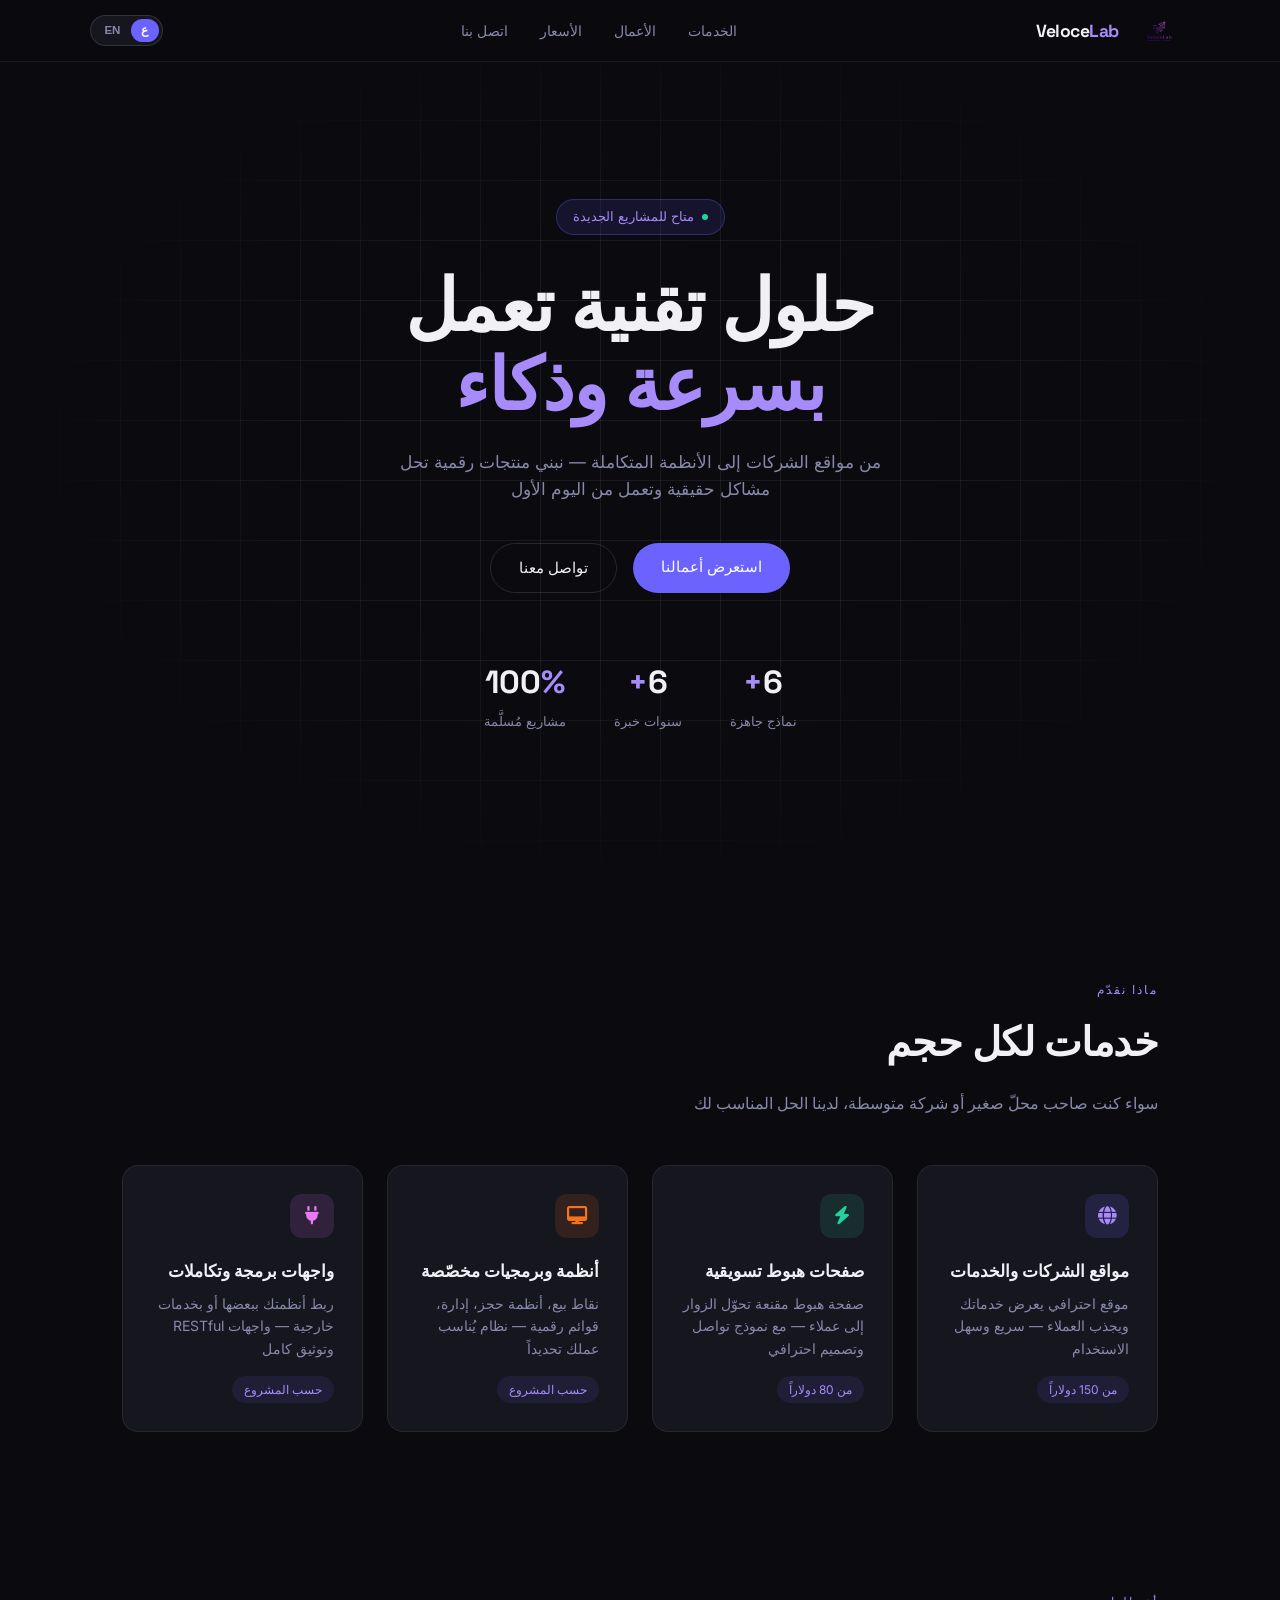
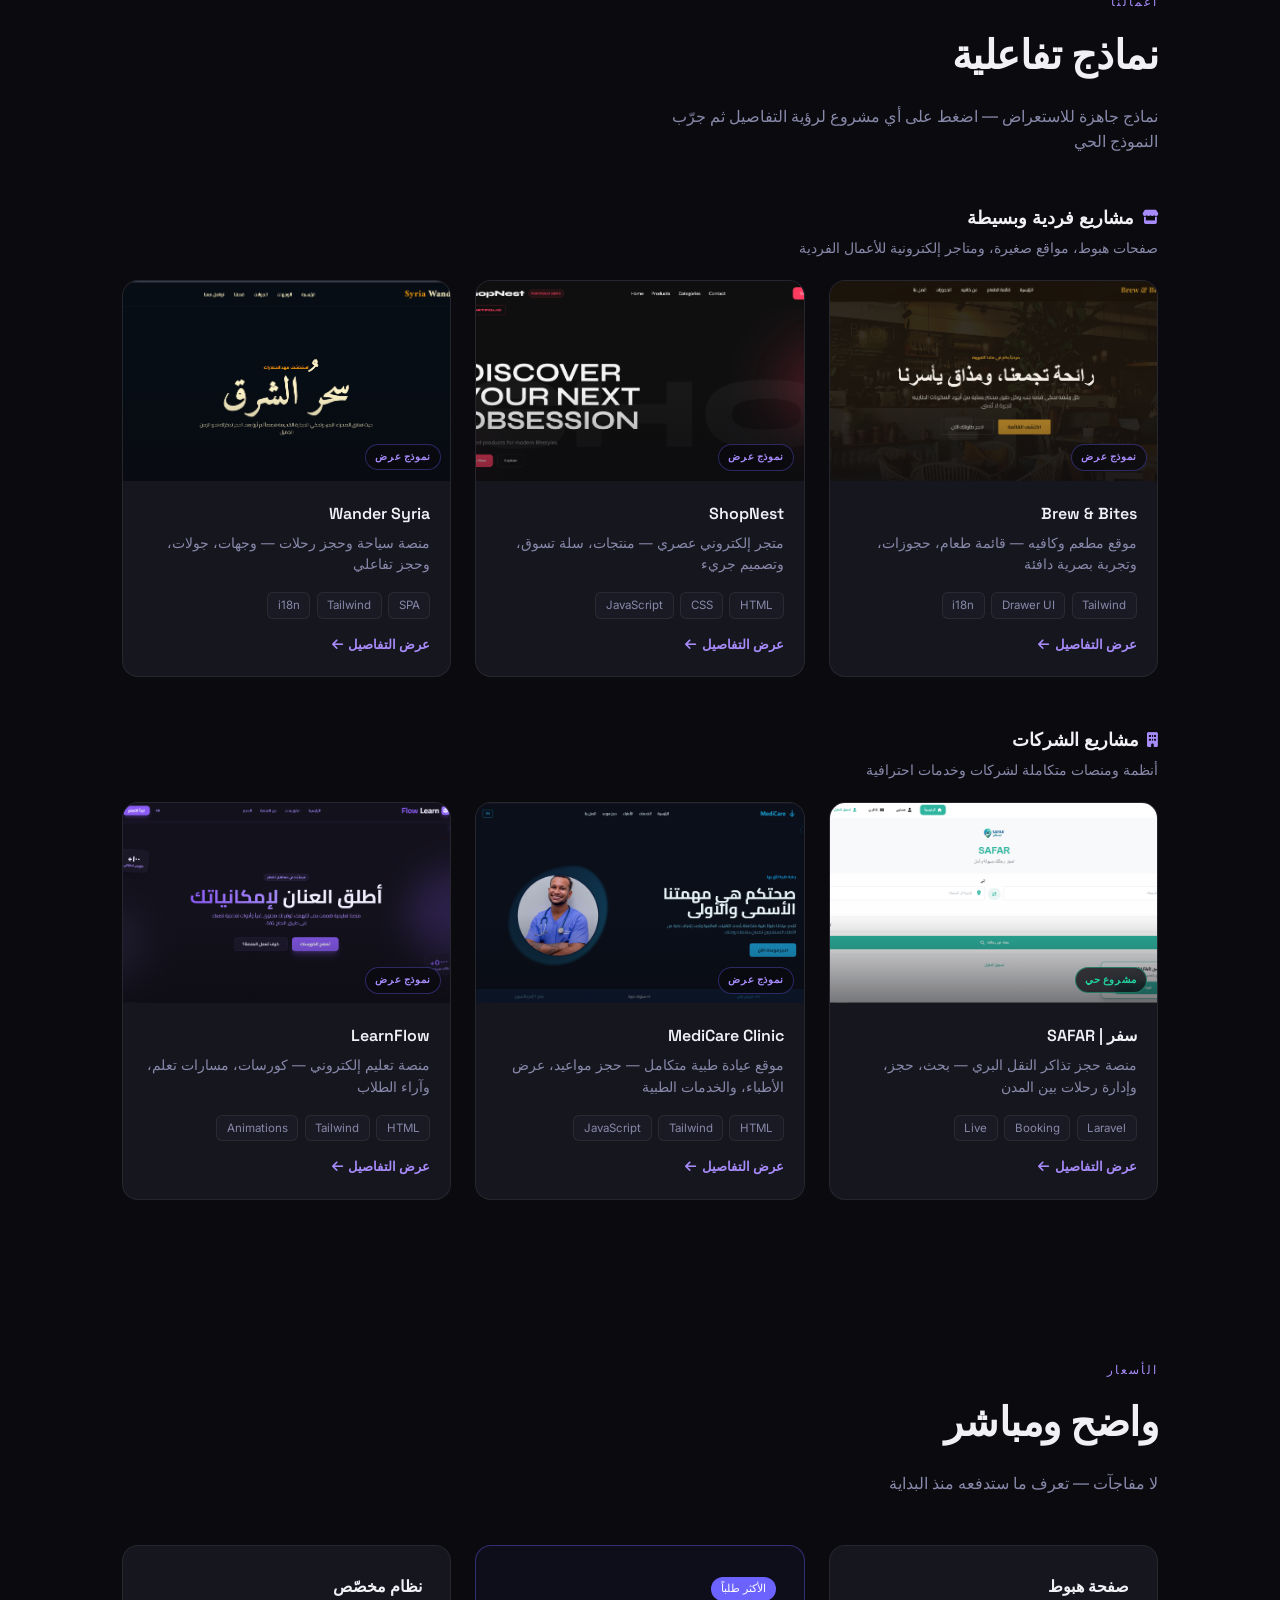
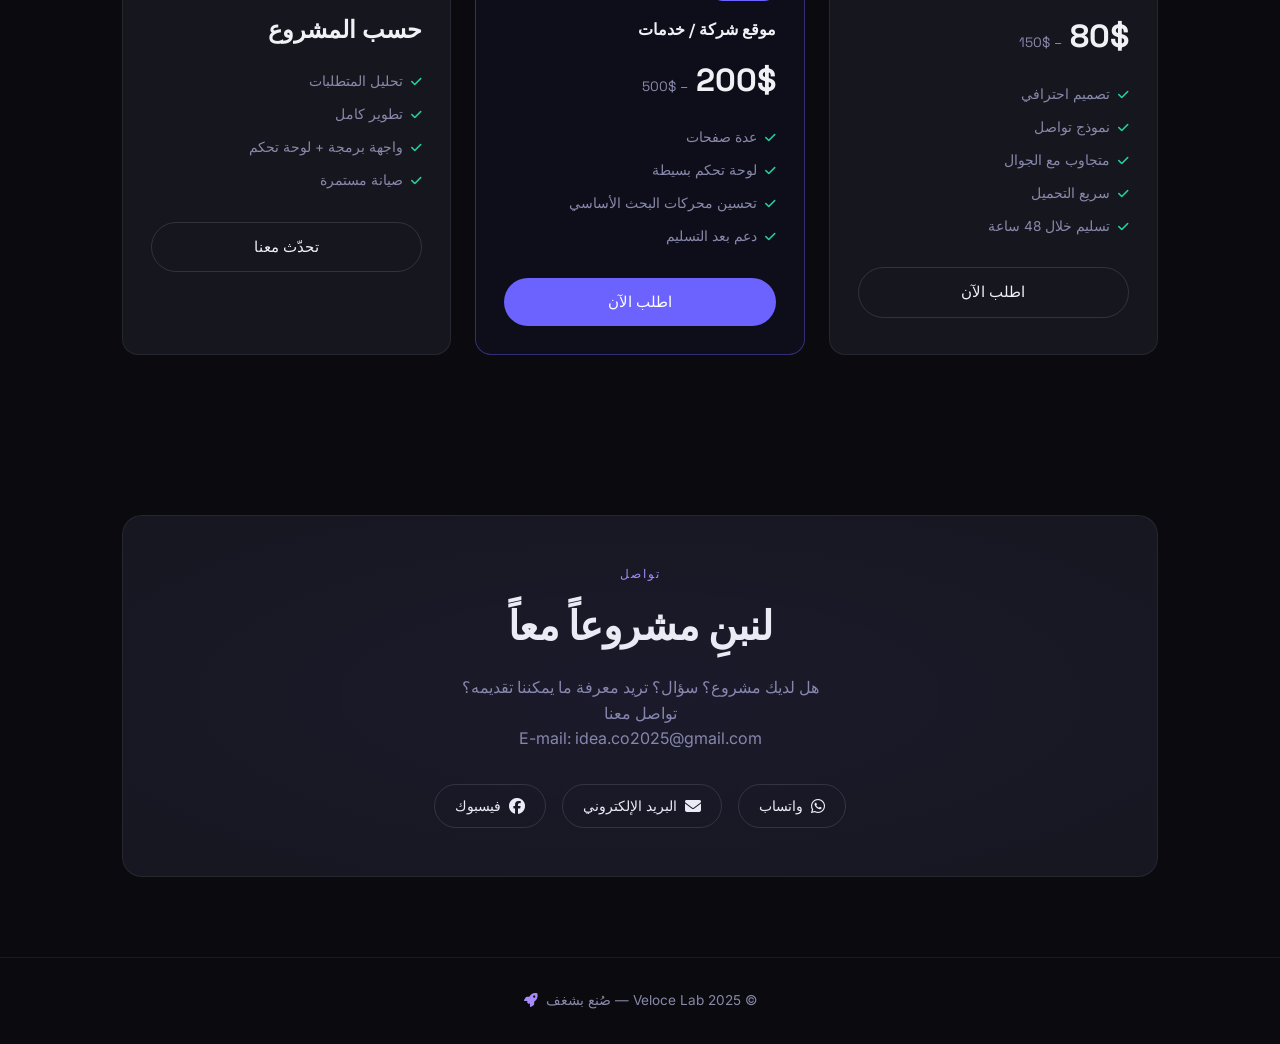
==== commit 5993824f: "general update for preformance" ====
--- a/index.html
+++ b/index.html
@@ -447,16 +447,17 @@
     <div class="section-tag" style="text-align:center" data-i18n="contact.tag">تواصل</div>
     <h2 class="section-title" style="text-align:center" data-i18n="contact.title">لنبنِ مشروعاً معاً</h2>
     <p style="color:var(--muted);text-align:center;max-width:400px;margin:0 auto" data-i18n="contact.sub">هل لديك مشروع؟ سؤال؟ تريد معرفة ما يمكننا تقديمه؟ تواصل معنا</p>
+    <p style="color:var(--muted);text-align:center;max-width:400px;margin:0 auto">E-mail: idea.co2025@gmail.com</p>
     <div class="contact-links">
       <a href="https://wa.me/96171208122" class="contact-link"><i class="fa-brands fa-whatsapp"></i> <span data-i18n="contact.whatsapp">واتساب</span></a>
-      <a href="mailto:hello@velocelab.com" class="contact-link"><i class="fa-solid fa-envelope"></i> <span data-i18n="contact.email">البريد الإلكتروني</span></a>
-      <a href="#" class="contact-link"><i class="fa-brands fa-facebook"></i> <span data-i18n="contact.facebook">فيسبوك</span></a>
+      <a href="mailto:idea.co2025@gmail.com" class="contact-link"><i class="fa-solid fa-envelope"></i> <span data-i18n="contact.email">البريد الإلكتروني</span></a>
+      <a href="https://www.facebook.com/profile.php?id=61590746621519" class="contact-link"><i class="fa-brands fa-facebook"></i> <span data-i18n="contact.facebook">فيسبوك</span></a>
     </div>
   </div>
 </section>
 
 <footer>
-  <p data-i18n-html="footer.text">© 2025 Veloce Lab — صُنع بشغف وببرمجة نظيفة <i class="fa-solid fa-rocket"></i></p>
+  <p data-i18n-html="footer.text">© 2025 Veloce Lab — صُنع بشغف <i class="fa-solid fa-rocket"></i></p>
 </footer>
 
 <script>
@@ -542,7 +543,7 @@
     'contact.whatsapp': 'واتساب',
     'contact.email': 'البريد الإلكتروني',
     'contact.facebook': 'فيسبوك',
-    'footer.text': '© 2025 Veloce Lab — صُنع بشغف وببرمجة نظيفة <i class="fa-solid fa-rocket"></i>'
+    'footer.text': '© 2025 Veloce Lab — صُنع بشغف <i class="fa-solid fa-rocket"></i>'
   },
   en: {
     pageTitle: 'Veloce Lab — Fast, Smart Tech Solutions',
@@ -625,7 +626,7 @@
     'contact.whatsapp': 'WhatsApp',
     'contact.email': 'Email',
     'contact.facebook': 'Facebook',
-    'footer.text': '© 2025 Veloce Lab — Built with passion and clean code <i class="fa-solid fa-rocket"></i>'
+    'footer.text': '© 2025 Veloce Lab — Built with passion <i class="fa-solid fa-rocket"></i>'
   }
 };
 
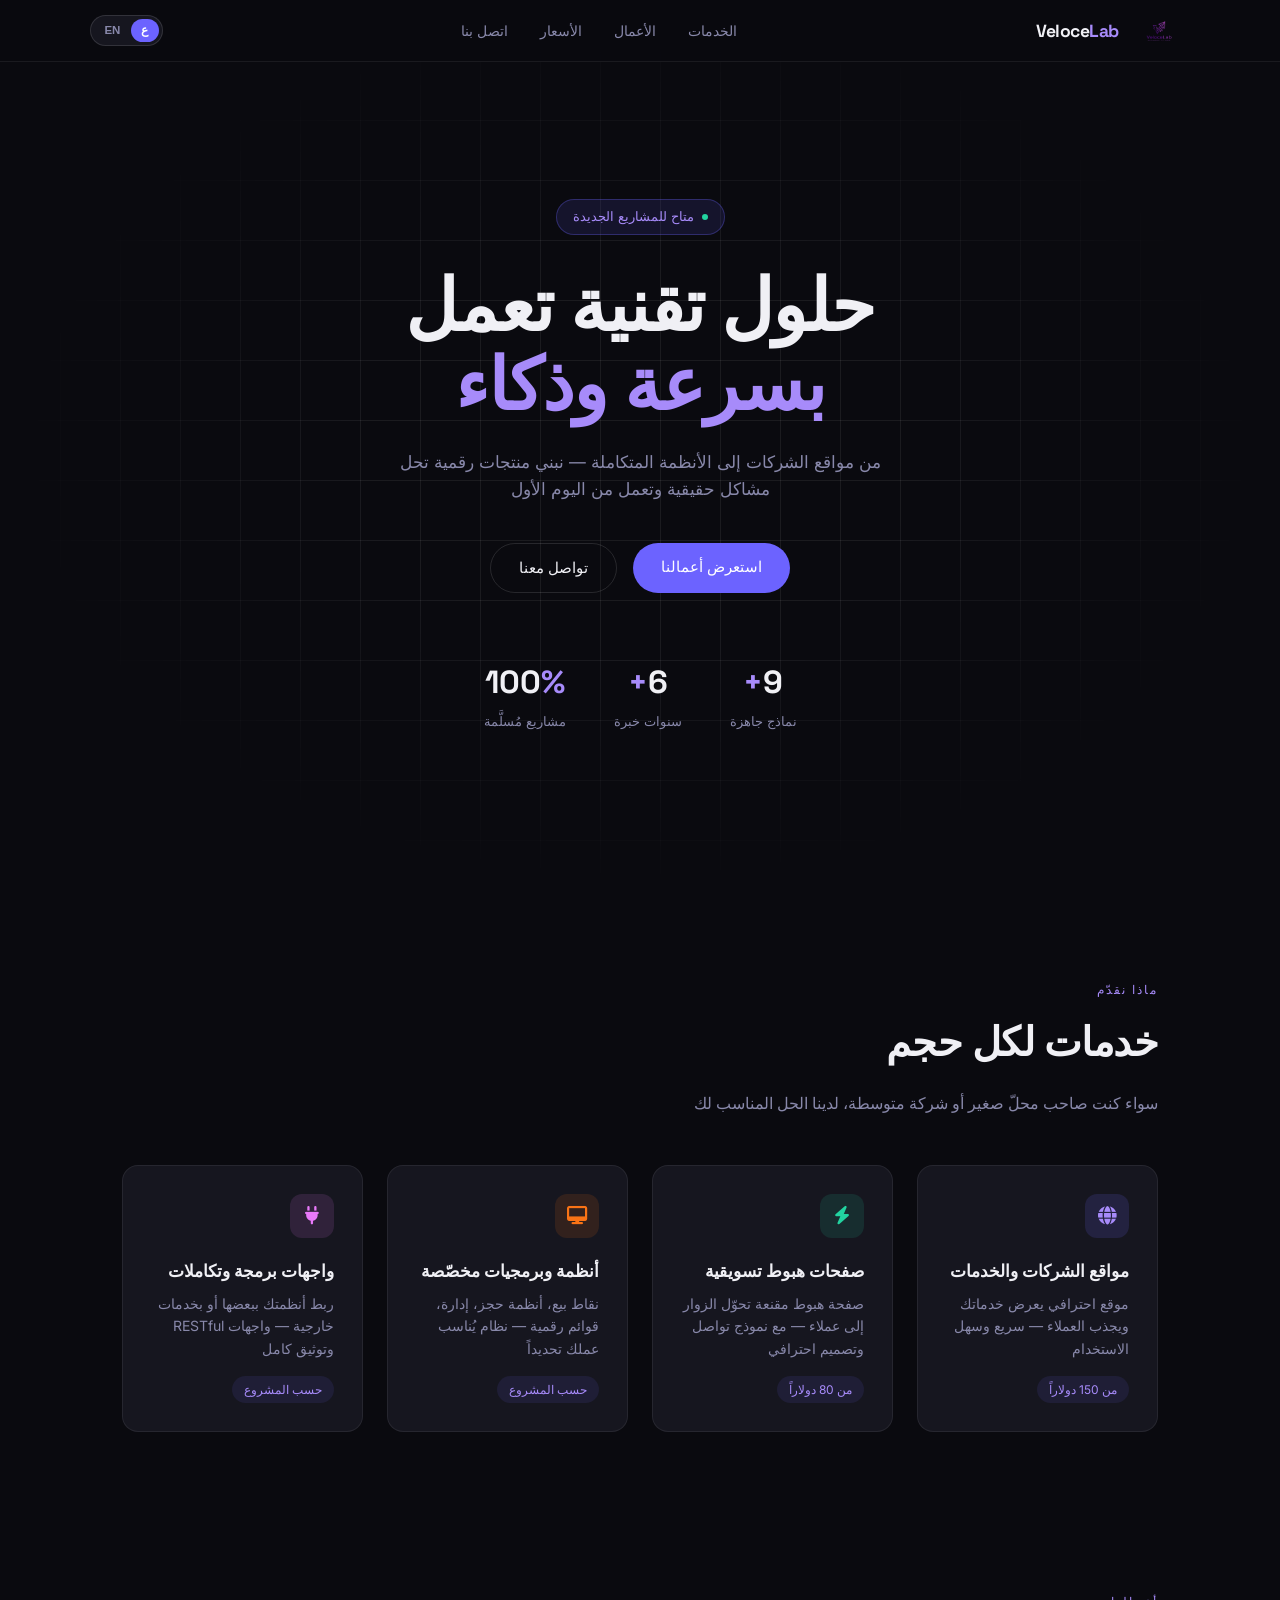
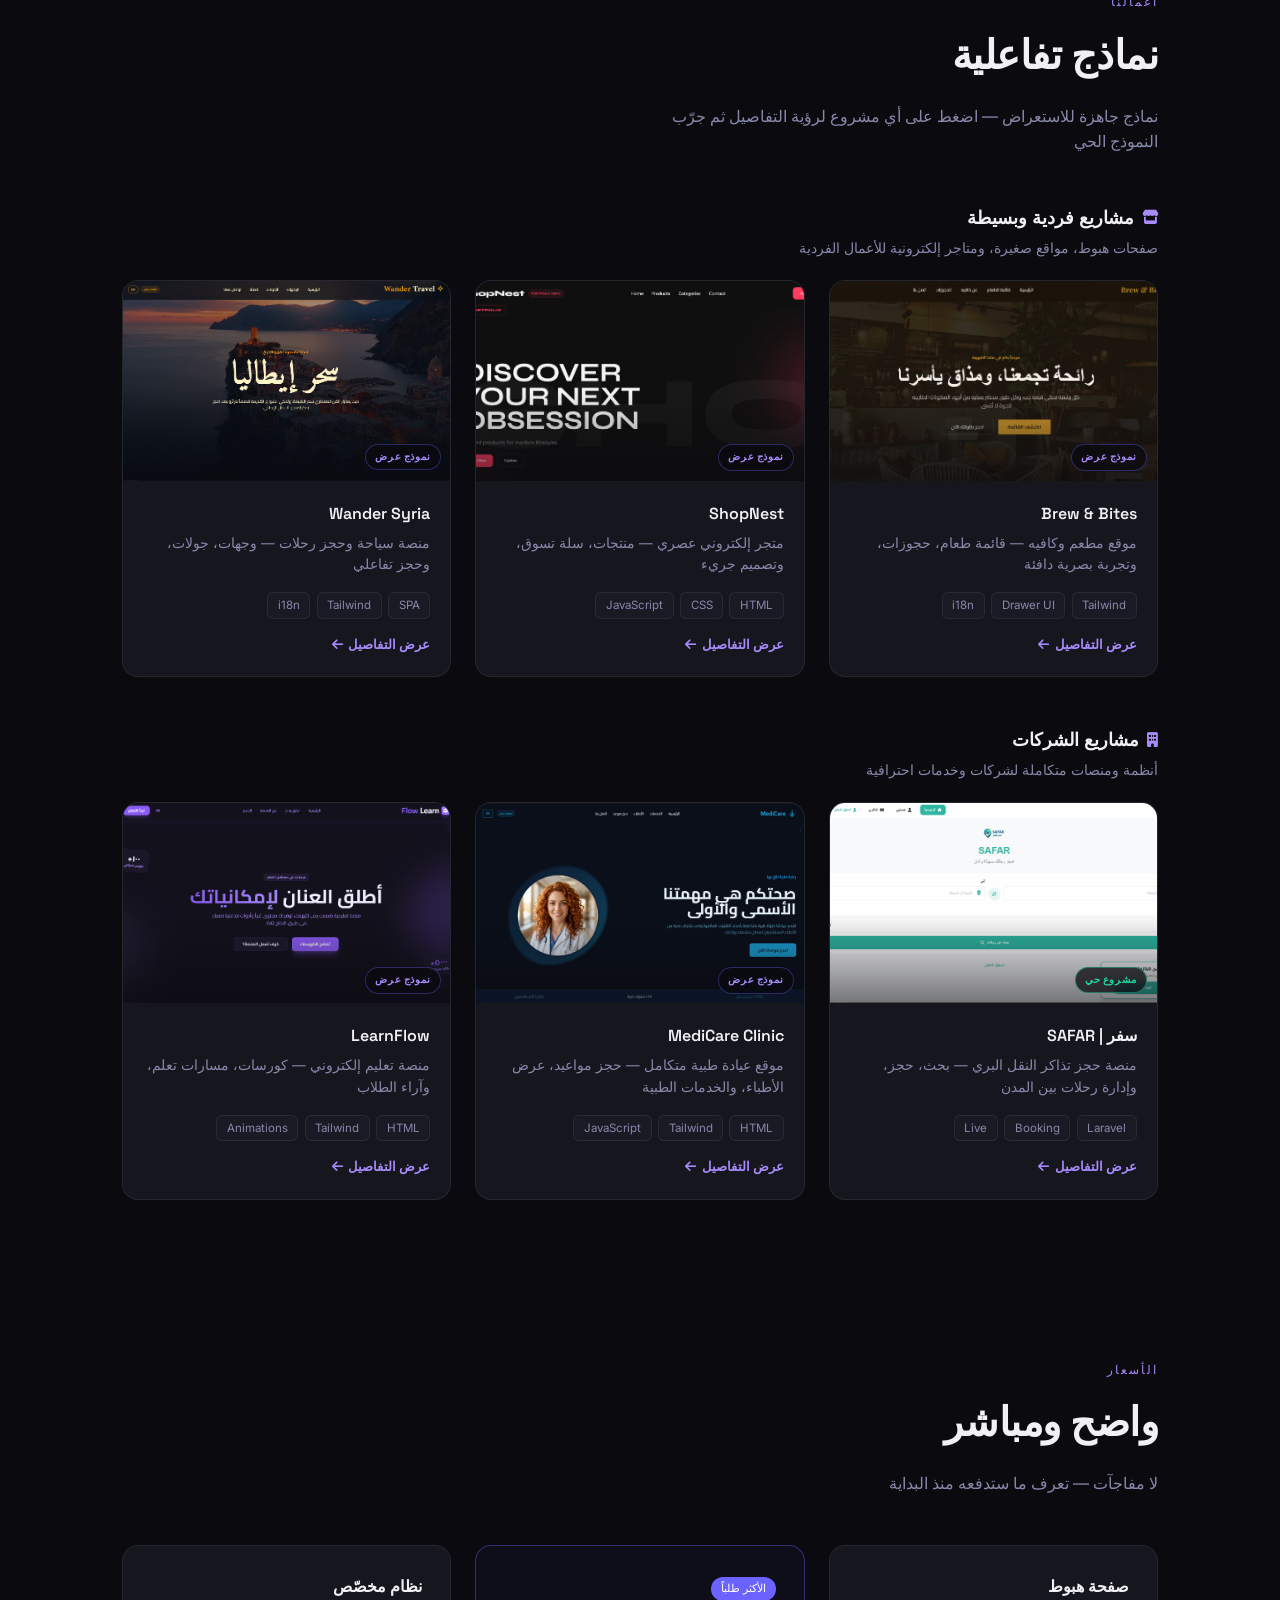
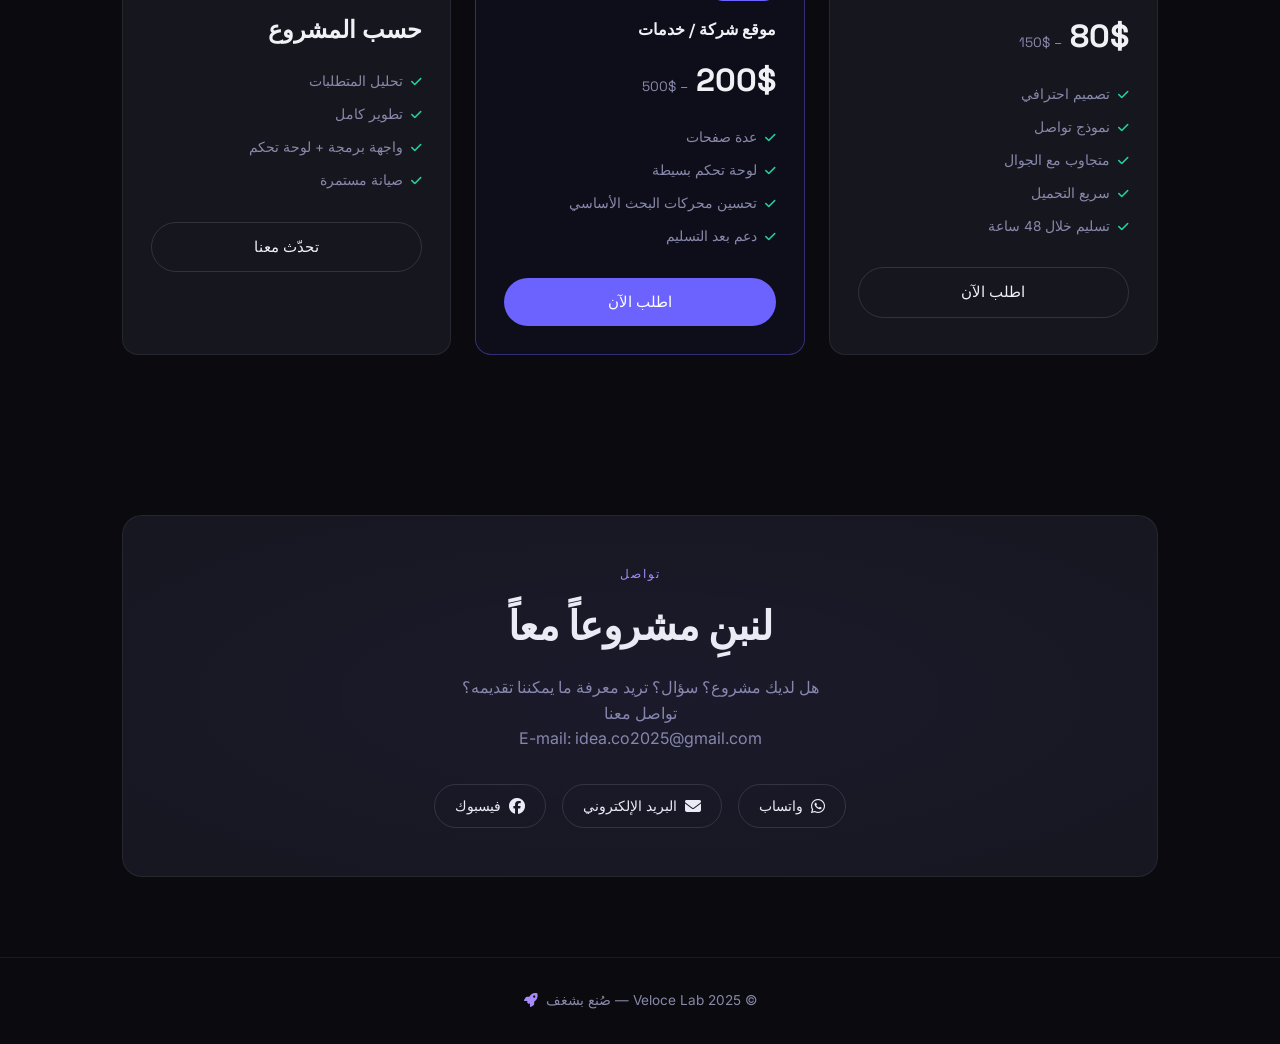
==== commit 502b89fc: "imporve preformance" ====
--- a/index.html
+++ b/index.html
@@ -222,7 +222,7 @@
     <a href="#contact" class="btn-ghost" data-i18n="hero.cta2">تواصل معنا</a>
   </div>
   <div class="stats">
-    <div class="stat"><div class="stat-num">6<span>+</span></div><div class="stat-label" data-i18n="stats.systems">نماذج جاهزة</div></div>
+    <div class="stat"><div class="stat-num">9<span>+</span></div><div class="stat-label" data-i18n="stats.systems">نماذج جاهزة</div></div>
     <div class="stat"><div class="stat-num">6<span>+</span></div><div class="stat-label" data-i18n="stats.experience">سنوات خبرة</div></div>
     <div class="stat"><div class="stat-num">100<span>%</span></div><div class="stat-label" data-i18n="stats.delivered">مشاريع مُسلَّمة</div></div>
   </div>
@@ -313,7 +313,7 @@
 
       <a href="projects/travil.html" class="project-card">
         <div class="project-preview">
-          <img src="assets/travel.png" alt="Wander Syria" class="preview-img" loading="lazy">
+          <img src="assets/travel.png" alt="Travel Wander" class="preview-img" loading="lazy">
           <div class="preview-overlay"></div>
           <span class="demo-badge-card" data-i18n="projects.badge">نموذج عرض</span>
         </div>
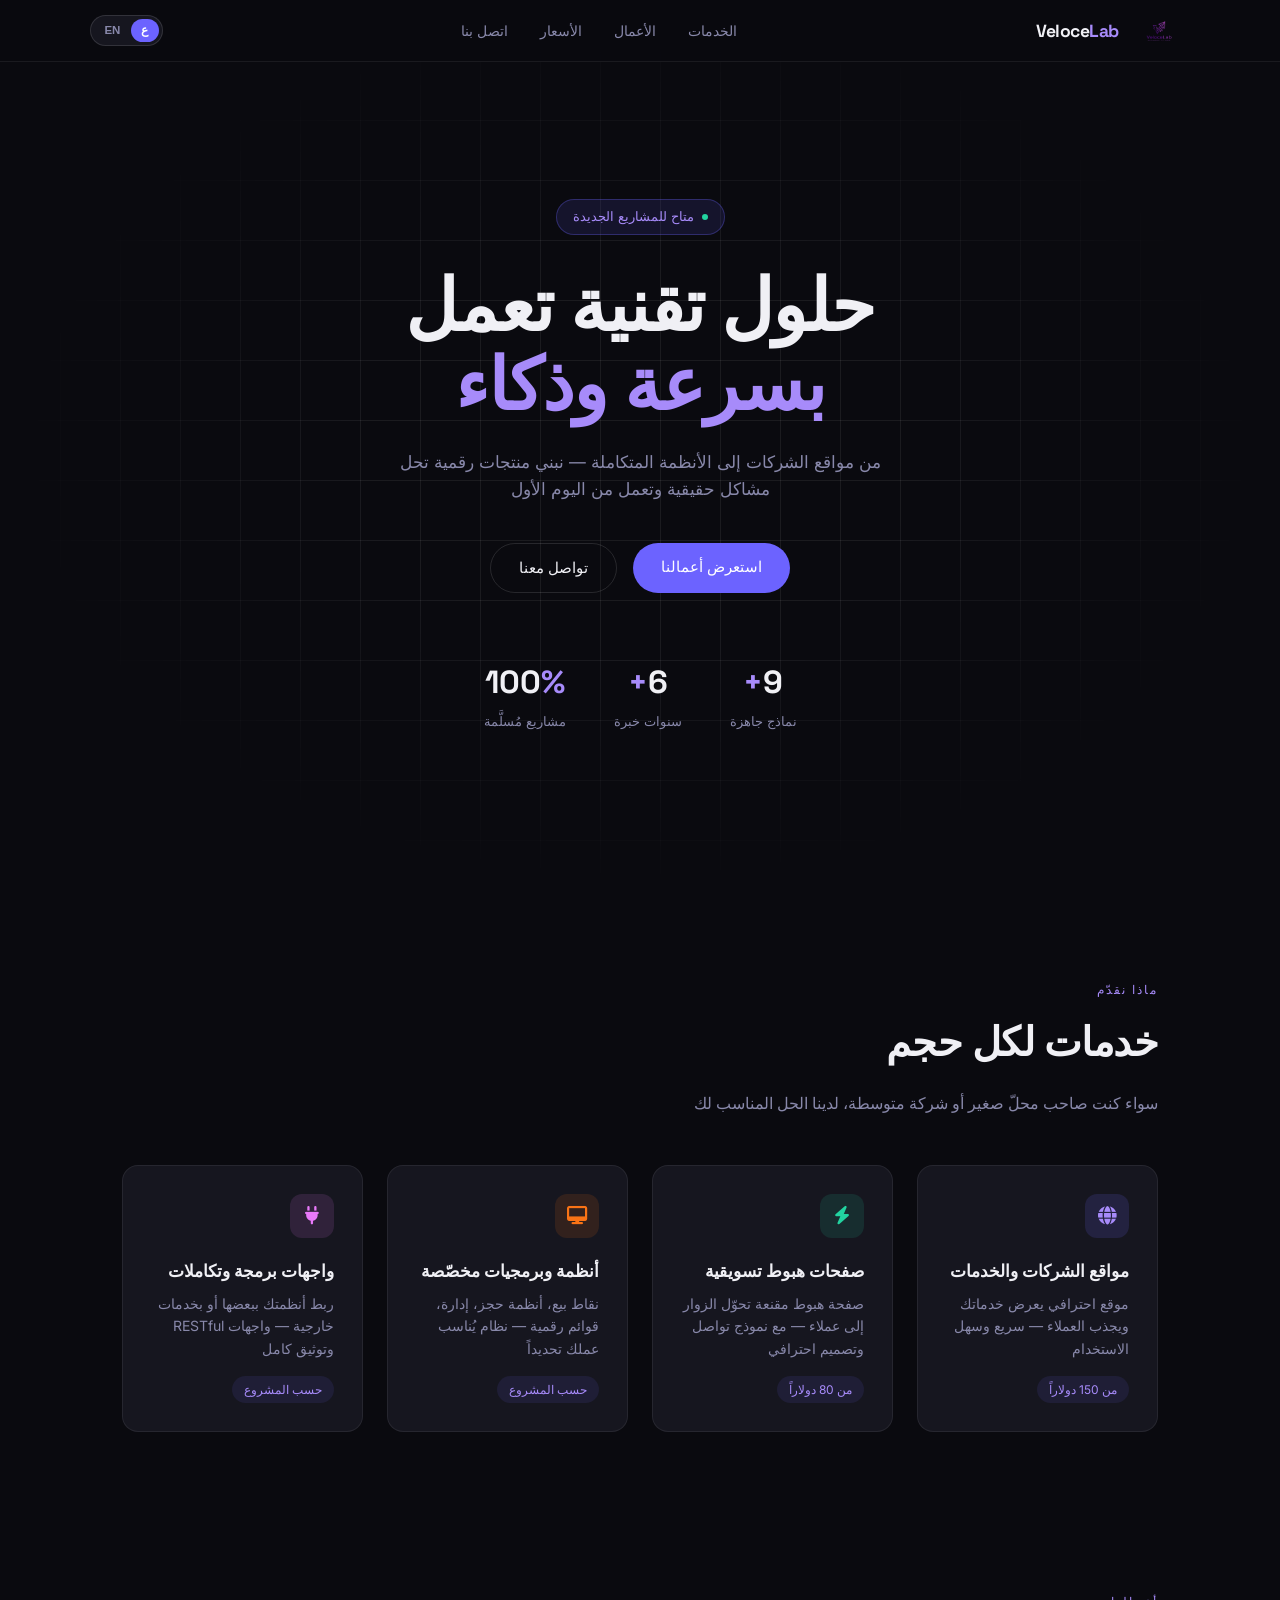
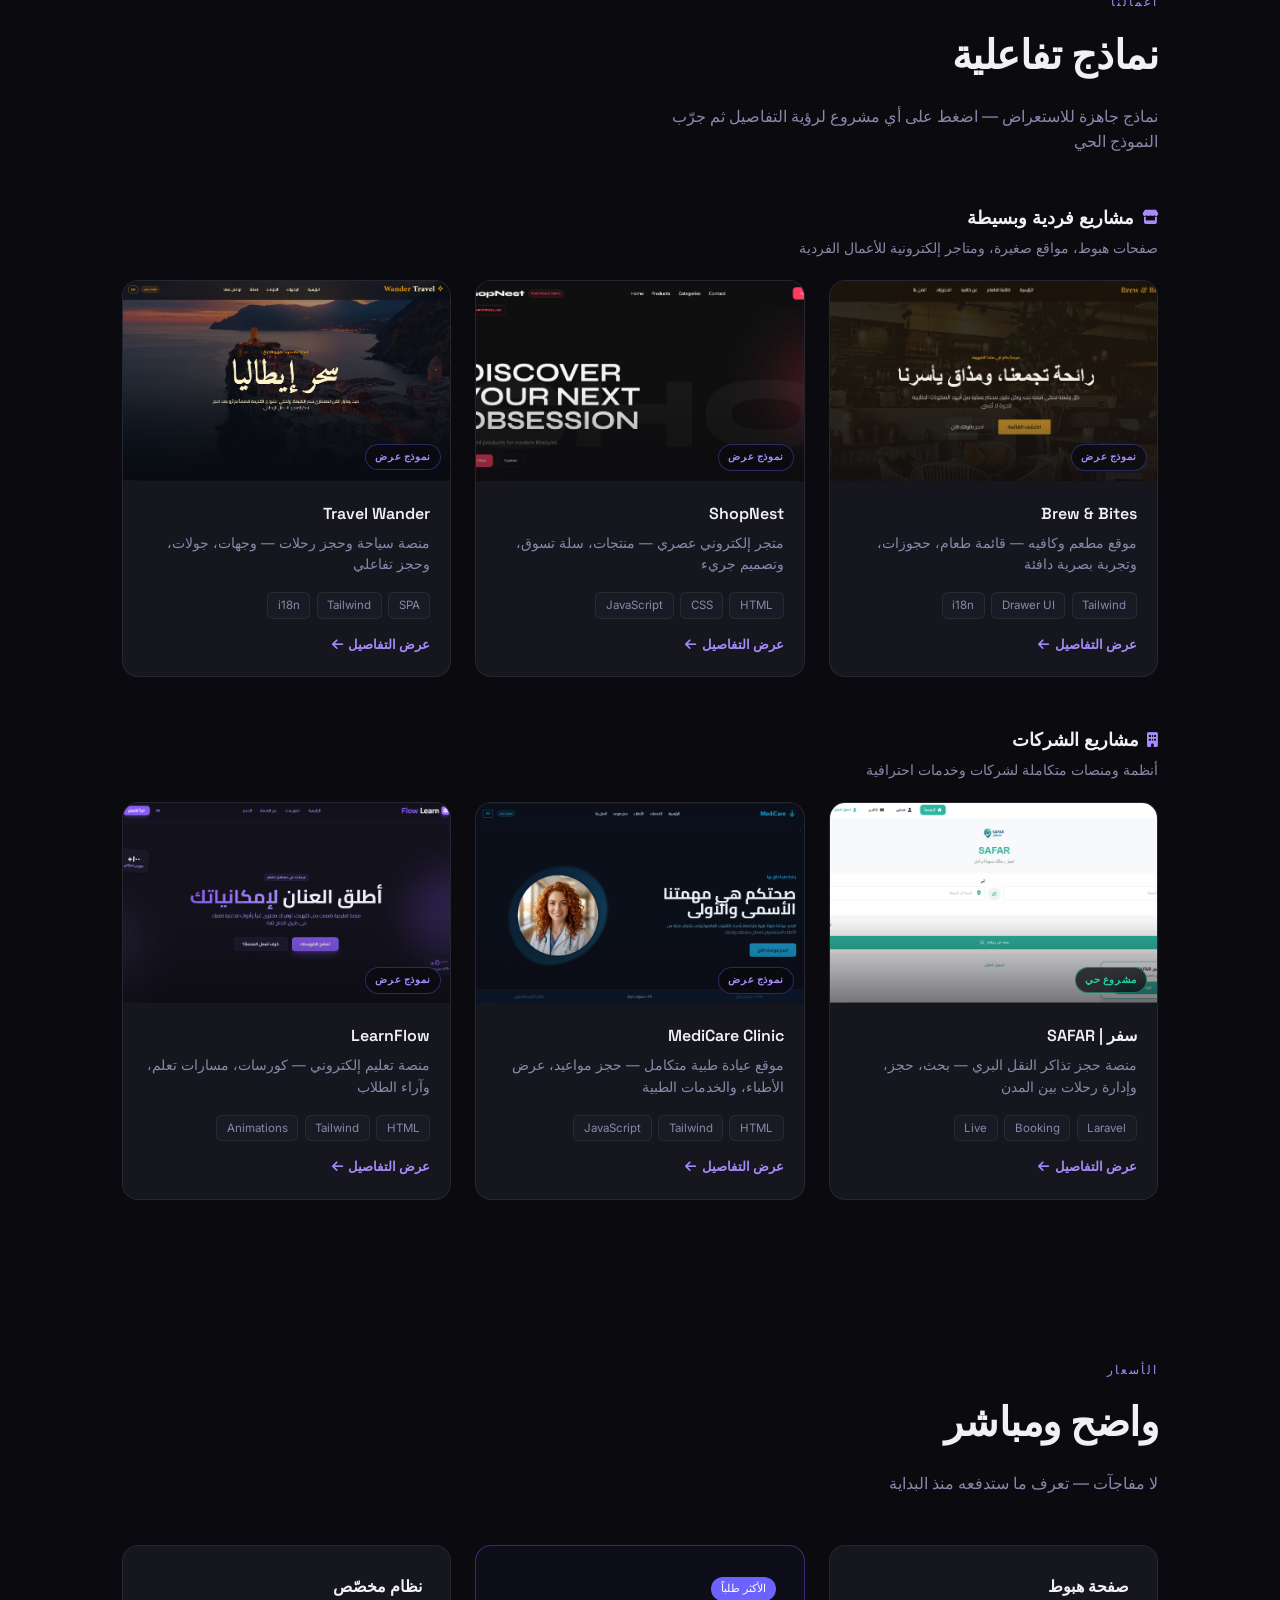
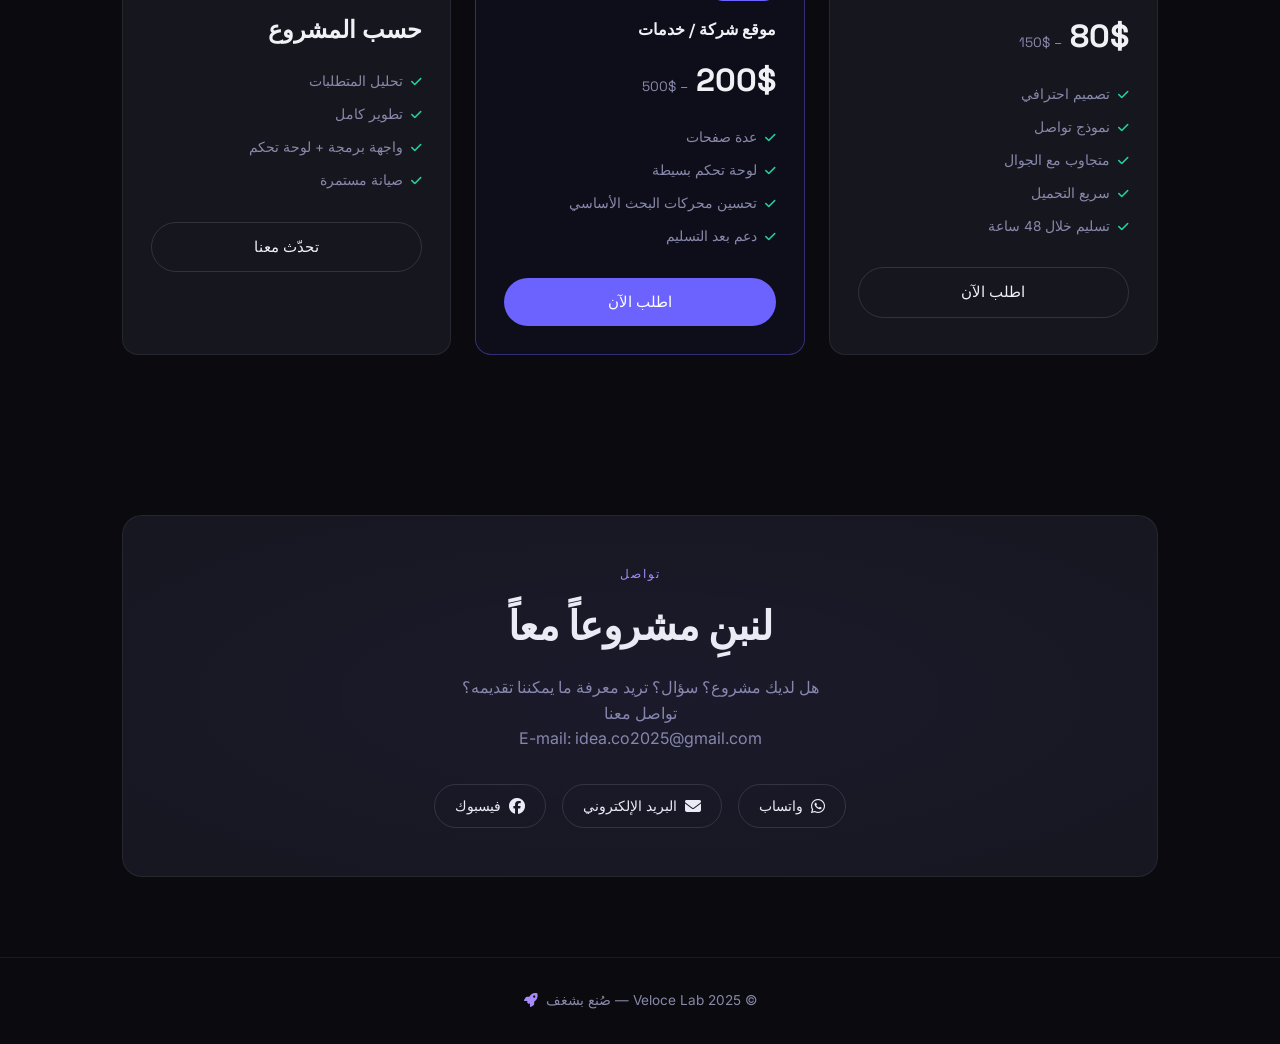
==== commit a6afc902: "imporve preformance" ====
--- a/index.html
+++ b/index.html
@@ -318,7 +318,7 @@
           <span class="demo-badge-card" data-i18n="projects.badge">نموذج عرض</span>
         </div>
         <div class="project-info">
-          <h3 data-i18n="projects.p2.title">Wander Syria</h3>
+          <h3 data-i18n="projects.p2.title">Travel Wander</h3>
           <p data-i18n="projects.p2.desc">منصة سياحة وحجز رحلات — وجهات، جولات، وحجز تفاعلي</p>
           <div class="tech-tags">
             <span class="tech-tag">SPA</span>
@@ -504,7 +504,7 @@
     'projects.demo': 'عرض التفاصيل',
     'projects.p1.title': 'MediCare Clinic',
     'projects.p1.desc': 'موقع عيادة طبية متكامل — حجز مواعيد، عرض الأطباء، والخدمات الطبية',
-    'projects.p2.title': 'Wander Syria',
+    'projects.p2.title': 'Travel Wander',
     'projects.p2.desc': 'منصة سياحة وحجز رحلات — وجهات، جولات، وحجز تفاعلي',
     'projects.p3.title': 'LearnFlow',
     'projects.p3.desc': 'منصة تعليم إلكتروني — كورسات، مسارات تعلم، وآراء الطلاب',
@@ -587,7 +587,7 @@
     'projects.demo': 'View Details',
     'projects.p1.title': 'MediCare Clinic',
     'projects.p1.desc': 'Full medical clinic website — appointments, doctors, and healthcare services',
-    'projects.p2.title': 'Wander Syria',
+    'projects.p2.title': 'Travel Wander',
     'projects.p2.desc': 'Travel and booking platform — destinations, tours, and interactive booking',
     'projects.p3.title': 'LearnFlow',
     'projects.p3.desc': 'E-learning platform — courses, learning paths, and student testimonials',
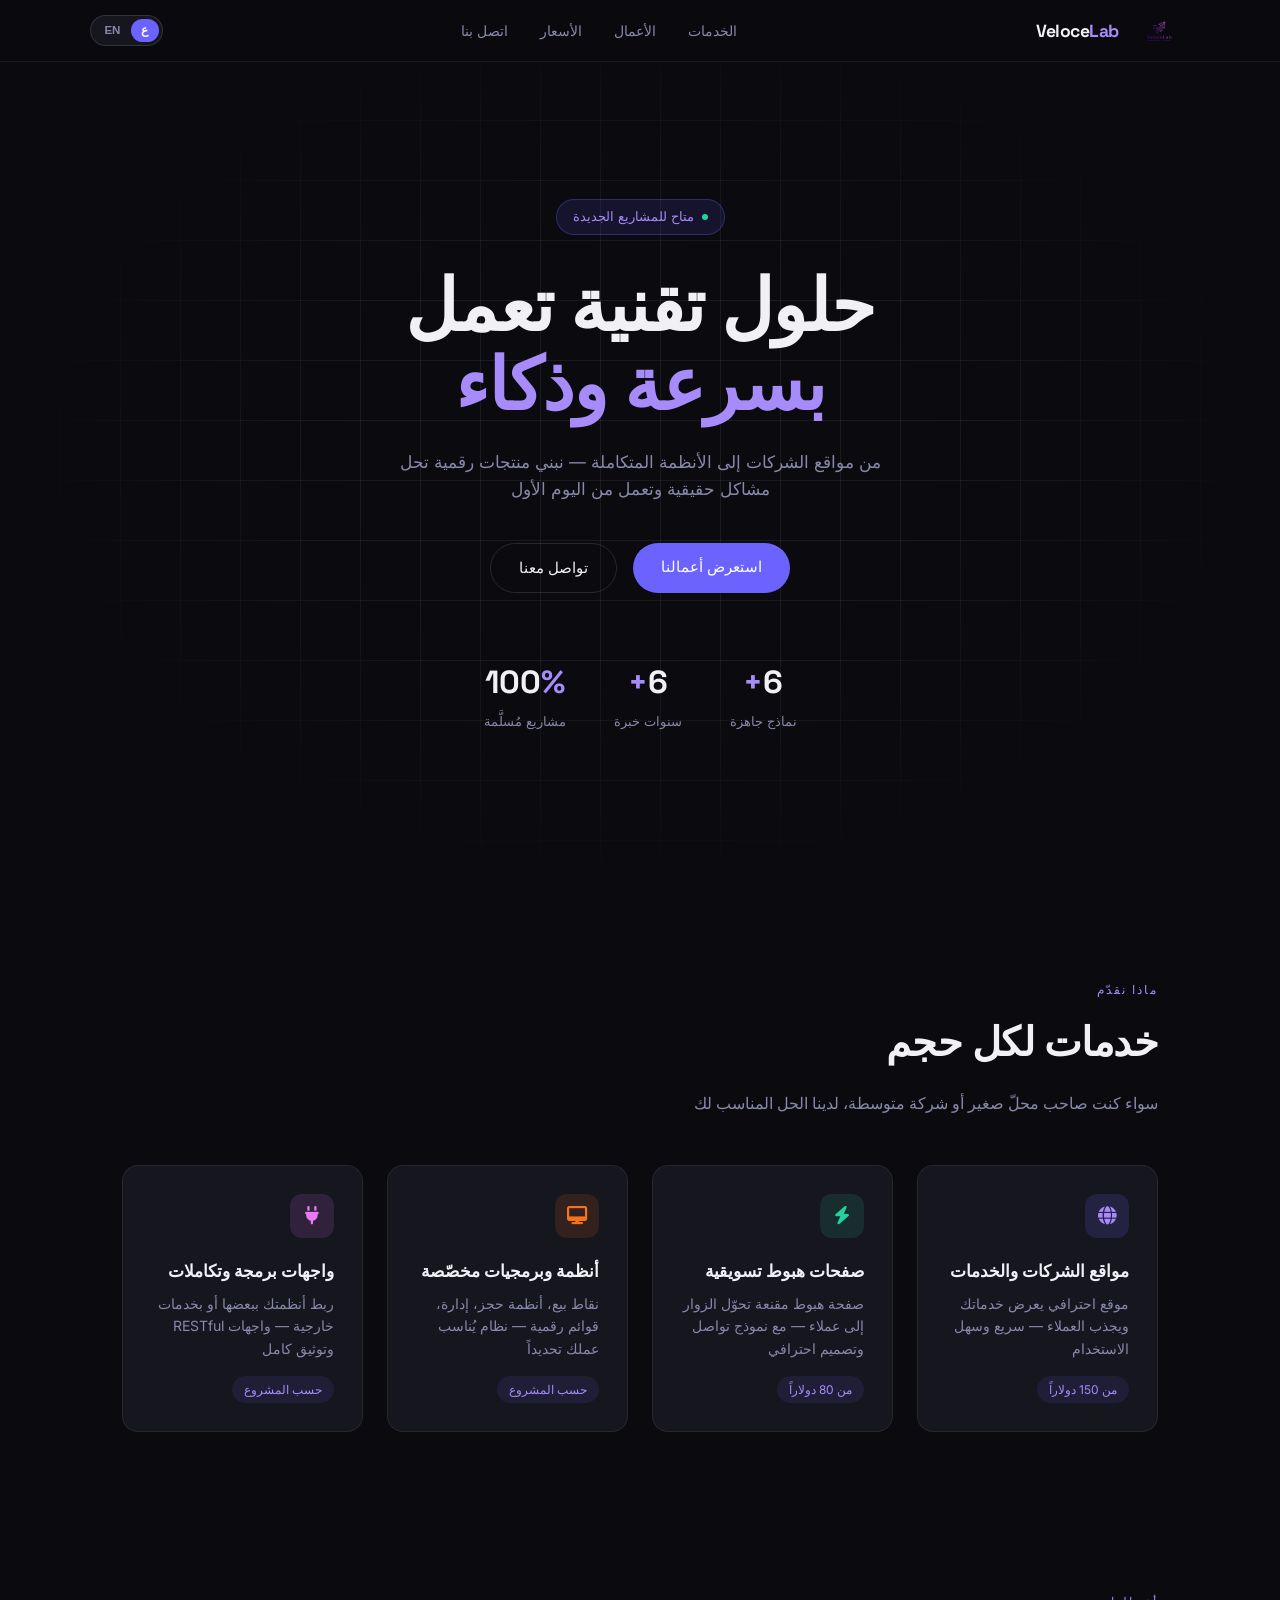
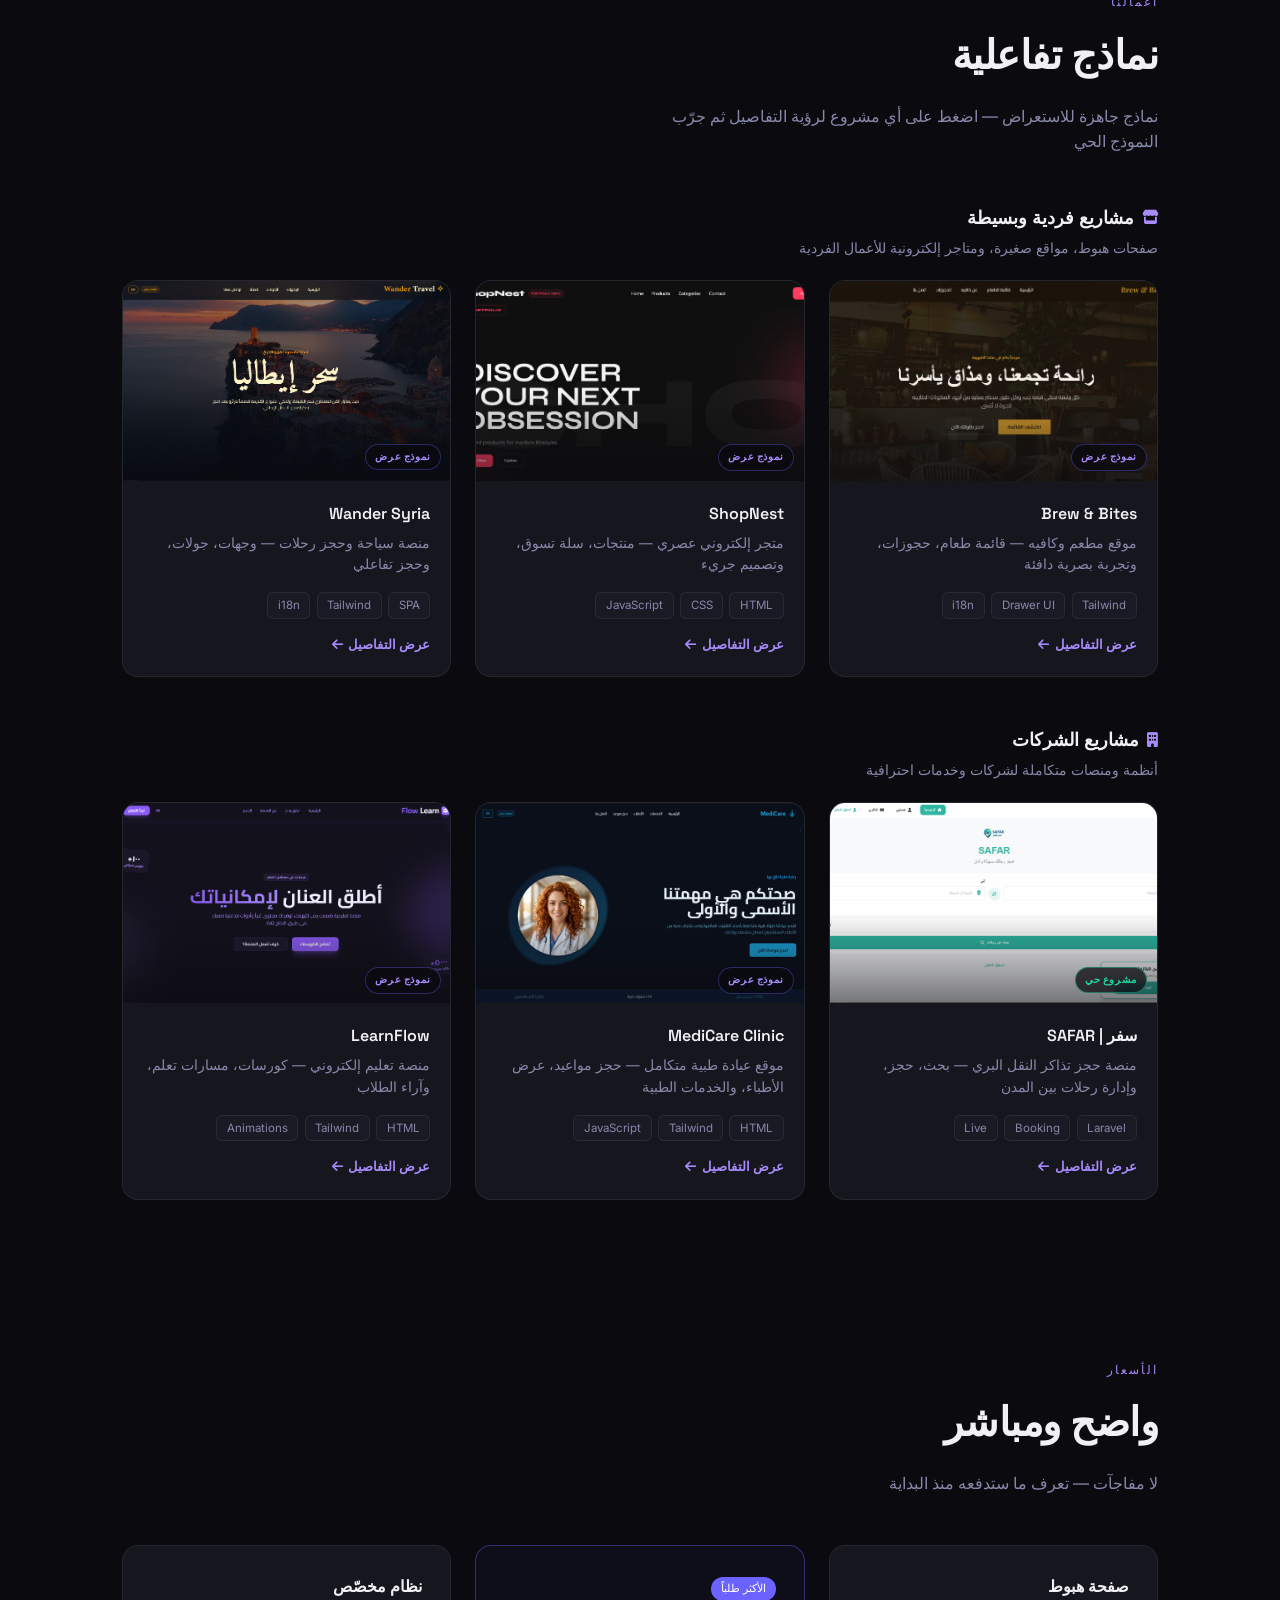
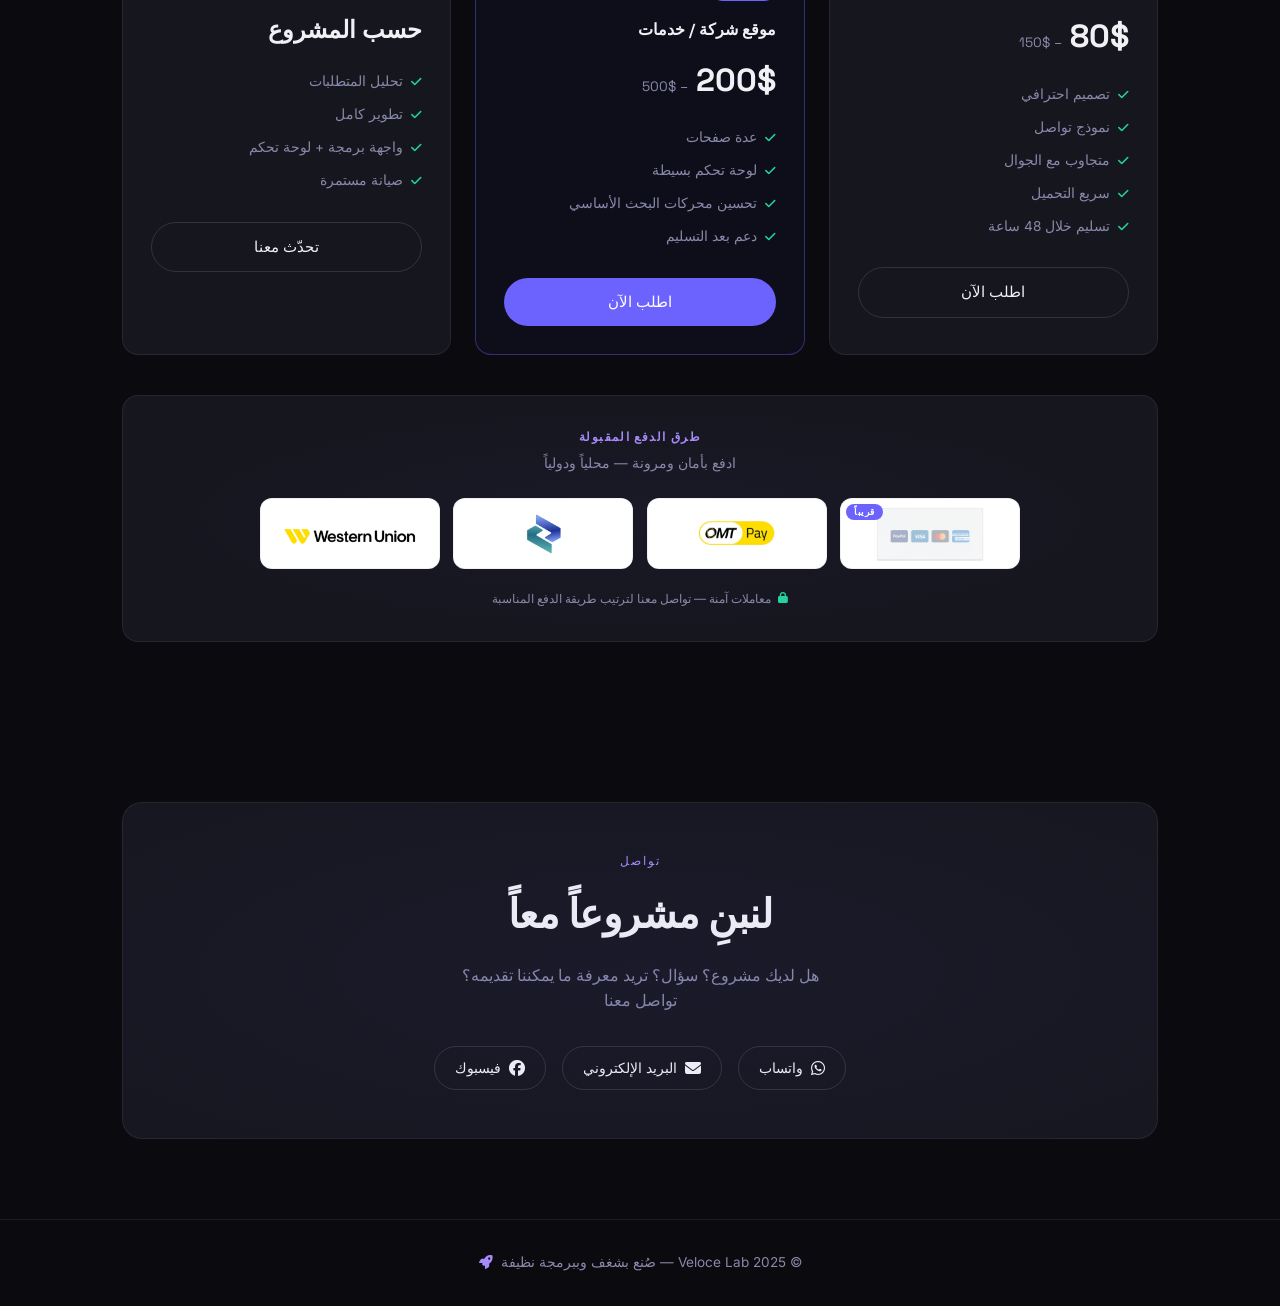
==== commit 5889a31a: "imporve preformance" ====
--- a/index.html
+++ b/index.html
@@ -150,6 +150,26 @@
 .price-features li{font-size:0.85rem;color:var(--muted);padding:0.35rem 0;display:flex;align-items:center;gap:0.5rem}
 .check{color:var(--green);font-size:0.75rem}
 
+.payment-section{margin-top:2.5rem;padding:2rem;background:var(--surface);border:0.5px solid var(--border);border-radius:16px;text-align:center;position:relative;overflow:hidden}
+.payment-section::before{content:'';position:absolute;inset:0;background:radial-gradient(ellipse at center,rgba(108,99,255,0.04),transparent 70%);pointer-events:none}
+.payment-head{position:relative;z-index:1}
+.payment-title{font-size:0.72rem;color:var(--accent2);text-transform:uppercase;letter-spacing:0.12em;font-weight:600;margin-bottom:0.4rem}
+.payment-sub{font-size:0.85rem;color:var(--muted);margin-bottom:1.5rem}
+.payment-logos{position:relative;z-index:1;display:flex;flex-wrap:wrap;justify-content:center;align-items:stretch;gap:0.85rem}
+.payment-item{flex:1 1 130px;max-width:180px;background:#fff;border:1px solid rgba(0,0,0,0.06);border-radius:12px;padding:0.45rem 0.65rem;min-height:64px;display:flex;align-items:center;justify-content:center;transition:all .25s;overflow:hidden;position:relative}
+.payment-item:hover{border-color:rgba(108,99,255,0.4);box-shadow:0 6px 24px rgba(0,0,0,0.2);transform:translateY(-2px)}
+.payment-item img{max-height:50px;max-width:158px;width:auto;object-fit:contain}
+.payment-item.wide img{max-height:54px;max-width:168px}
+.payment-item.soon img{opacity:0.4;filter:grayscale(0.15)}
+.payment-item.soon:hover img{opacity:0.5}
+.payment-soon{position:absolute;top:5px;inset-inline-end:5px;font-size:0.58rem;font-weight:700;text-transform:uppercase;letter-spacing:0.05em;padding:2px 8px;border-radius:999px;background:var(--accent);color:#fff;z-index:2;line-height:1.3}
+.payment-note{position:relative;z-index:1;margin-top:1.25rem;font-size:0.75rem;color:var(--muted);display:inline-flex;align-items:center;gap:0.4rem}
+.payment-note i{color:var(--green);font-size:0.7rem}
+
+@media(max-width:640px){
+  .payment-item{flex:1 1 calc(50% - 0.85rem);max-width:none}
+}
+
 /* CONTACT */
 .contact-wrap{background:var(--surface);border:0.5px solid var(--border);border-radius:20px;padding:3rem;text-align:center;position:relative;overflow:hidden}
 .contact-wrap::before{content:'';position:absolute;top:-50%;left:-50%;width:200%;height:200%;background:radial-gradient(ellipse at center,rgba(108,99,255,0.05),transparent 60%);pointer-events:none}
@@ -164,7 +184,7 @@
 
 @media(prefers-reduced-motion:reduce){
   html{scroll-behavior:auto}
-  .preview-img,.project-card:hover .preview-img,.btn-primary:hover,.btn-ghost:hover,.service-card:hover,.project-card:hover{transform:none;transition:none}
+  .preview-img,.project-card:hover .preview-img,.btn-primary:hover,.btn-ghost:hover,.service-card:hover,.project-card:hover,.payment-item:hover{transform:none;transition:none}
   .dot{animation:none}
 }
 
@@ -222,7 +242,7 @@
     <a href="#contact" class="btn-ghost" data-i18n="hero.cta2">تواصل معنا</a>
   </div>
   <div class="stats">
-    <div class="stat"><div class="stat-num">9<span>+</span></div><div class="stat-label" data-i18n="stats.systems">نماذج جاهزة</div></div>
+    <div class="stat"><div class="stat-num">6<span>+</span></div><div class="stat-label" data-i18n="stats.systems">نماذج جاهزة</div></div>
     <div class="stat"><div class="stat-num">6<span>+</span></div><div class="stat-label" data-i18n="stats.experience">سنوات خبرة</div></div>
     <div class="stat"><div class="stat-num">100<span>%</span></div><div class="stat-label" data-i18n="stats.delivered">مشاريع مُسلَّمة</div></div>
   </div>
@@ -313,12 +333,12 @@
 
       <a href="projects/travil.html" class="project-card">
         <div class="project-preview">
-          <img src="assets/travel.png" alt="Travel Wander" class="preview-img" loading="lazy">
+          <img src="assets/travel.png" alt="Wander Syria" class="preview-img" loading="lazy">
           <div class="preview-overlay"></div>
           <span class="demo-badge-card" data-i18n="projects.badge">نموذج عرض</span>
         </div>
         <div class="project-info">
-          <h3 data-i18n="projects.p2.title">Travel Wander</h3>
+          <h3 data-i18n="projects.p2.title">Wander Syria</h3>
           <p data-i18n="projects.p2.desc">منصة سياحة وحجز رحلات — وجهات، جولات، وحجز تفاعلي</p>
           <div class="tech-tags">
             <span class="tech-tag">SPA</span>
@@ -439,6 +459,29 @@
       <a href="#contact" class="btn-ghost" style="display:block;text-align:center" data-i18n="pricing.talk">تحدّث معنا</a>
     </div>
   </div>
+
+  <div class="payment-section reveal">
+    <div class="payment-head">
+      <div class="payment-title" data-i18n="payment.title">طرق الدفع المقبولة</div>
+      <p class="payment-sub" data-i18n="payment.sub">ادفع بأمان ومرونة — محلياً ودولياً</p>
+    </div>
+    <div class="payment-logos">
+      <div class="payment-item wide soon" title="Credit &amp; Debit Cards">
+        <span class="payment-soon" data-i18n="payment.soon">Soon</span>
+        <img src="assets/credit-card.png" alt="Visa, Mastercard, PayPal" loading="lazy">
+      </div>
+      <div class="payment-item" title="OMT Pay">
+        <img src="assets/omt-pay.jpg" alt="OMT Pay" loading="lazy">
+      </div>
+      <div class="payment-item" title="Sham Cash">
+        <img src="assets/shamcash.jpg" alt="Sham Cash" loading="lazy">
+      </div>
+      <div class="payment-item" title="Western Union">
+        <img src="assets/westren-union.png" alt="Western Union" loading="lazy">
+      </div>
+    </div>
+    <p class="payment-note"><i class="fa-solid fa-lock"></i> <span data-i18n="payment.note">معاملات آمنة — تواصل معنا لترتيب طريقة الدفع المناسبة</span></p>
+  </div>
 </section>
 
 <!-- CONTACT -->
@@ -447,17 +490,16 @@
     <div class="section-tag" style="text-align:center" data-i18n="contact.tag">تواصل</div>
     <h2 class="section-title" style="text-align:center" data-i18n="contact.title">لنبنِ مشروعاً معاً</h2>
     <p style="color:var(--muted);text-align:center;max-width:400px;margin:0 auto" data-i18n="contact.sub">هل لديك مشروع؟ سؤال؟ تريد معرفة ما يمكننا تقديمه؟ تواصل معنا</p>
-    <p style="color:var(--muted);text-align:center;max-width:400px;margin:0 auto">E-mail: idea.co2025@gmail.com</p>
     <div class="contact-links">
       <a href="https://wa.me/96171208122" class="contact-link"><i class="fa-brands fa-whatsapp"></i> <span data-i18n="contact.whatsapp">واتساب</span></a>
-      <a href="mailto:idea.co2025@gmail.com" class="contact-link"><i class="fa-solid fa-envelope"></i> <span data-i18n="contact.email">البريد الإلكتروني</span></a>
-      <a href="https://www.facebook.com/profile.php?id=61590746621519" class="contact-link"><i class="fa-brands fa-facebook"></i> <span data-i18n="contact.facebook">فيسبوك</span></a>
+      <a href="mailto:hello@velocelab.com" class="contact-link"><i class="fa-solid fa-envelope"></i> <span data-i18n="contact.email">البريد الإلكتروني</span></a>
+      <a href="#" class="contact-link"><i class="fa-brands fa-facebook"></i> <span data-i18n="contact.facebook">فيسبوك</span></a>
     </div>
   </div>
 </section>
 
 <footer>
-  <p data-i18n-html="footer.text">© 2025 Veloce Lab — صُنع بشغف <i class="fa-solid fa-rocket"></i></p>
+  <p data-i18n-html="footer.text">© 2025 Veloce Lab — صُنع بشغف وببرمجة نظيفة <i class="fa-solid fa-rocket"></i></p>
 </footer>
 
 <script>
@@ -504,7 +546,7 @@
     'projects.demo': 'عرض التفاصيل',
     'projects.p1.title': 'MediCare Clinic',
     'projects.p1.desc': 'موقع عيادة طبية متكامل — حجز مواعيد، عرض الأطباء، والخدمات الطبية',
-    'projects.p2.title': 'Travel Wander',
+    'projects.p2.title': 'Wander Syria',
     'projects.p2.desc': 'منصة سياحة وحجز رحلات — وجهات، جولات، وحجز تفاعلي',
     'projects.p3.title': 'LearnFlow',
     'projects.p3.desc': 'منصة تعليم إلكتروني — كورسات، مسارات تعلم، وآراء الطلاب',
@@ -537,13 +579,17 @@
     'pricing.p3.f4': 'صيانة مستمرة',
     'pricing.order': 'اطلب الآن',
     'pricing.talk': 'تحدّث معنا',
+    'payment.title': 'طرق الدفع المقبولة',
+    'payment.sub': 'ادفع بأمان ومرونة — محلياً ودولياً',
+    'payment.note': 'معاملات آمنة — تواصل معنا لترتيب طريقة الدفع المناسبة',
+    'payment.soon': 'قريباً',
     'contact.tag': 'تواصل',
     'contact.title': 'لنبنِ مشروعاً معاً',
     'contact.sub': 'هل لديك مشروع؟ سؤال؟ تريد معرفة ما يمكننا تقديمه؟ تواصل معنا',
     'contact.whatsapp': 'واتساب',
     'contact.email': 'البريد الإلكتروني',
     'contact.facebook': 'فيسبوك',
-    'footer.text': '© 2025 Veloce Lab — صُنع بشغف <i class="fa-solid fa-rocket"></i>'
+    'footer.text': '© 2025 Veloce Lab — صُنع بشغف وببرمجة نظيفة <i class="fa-solid fa-rocket"></i>'
   },
   en: {
     pageTitle: 'Veloce Lab — Fast, Smart Tech Solutions',
@@ -587,7 +633,7 @@
     'projects.demo': 'View Details',
     'projects.p1.title': 'MediCare Clinic',
     'projects.p1.desc': 'Full medical clinic website — appointments, doctors, and healthcare services',
-    'projects.p2.title': 'Travel Wander',
+    'projects.p2.title': 'Wander Syria',
     'projects.p2.desc': 'Travel and booking platform — destinations, tours, and interactive booking',
     'projects.p3.title': 'LearnFlow',
     'projects.p3.desc': 'E-learning platform — courses, learning paths, and student testimonials',
@@ -620,13 +666,17 @@
     'pricing.p3.f4': 'Ongoing maintenance',
     'pricing.order': 'Order now',
     'pricing.talk': 'Talk to us',
+    'payment.title': 'Accepted Payment Methods',
+    'payment.sub': 'Pay securely and flexibly — locally and internationally',
+    'payment.note': 'Secure transactions — contact us to arrange your preferred payment method',
+    'payment.soon': 'Soon',
     'contact.tag': 'Contact',
     'contact.title': "Let's build something together",
     'contact.sub': 'Have a project? A question? Want to know what we can do? Get in touch',
     'contact.whatsapp': 'WhatsApp',
     'contact.email': 'Email',
     'contact.facebook': 'Facebook',
-    'footer.text': '© 2025 Veloce Lab — Built with passion <i class="fa-solid fa-rocket"></i>'
+    'footer.text': '© 2025 Veloce Lab — Built with passion and clean code <i class="fa-solid fa-rocket"></i>'
   }
 };
 
